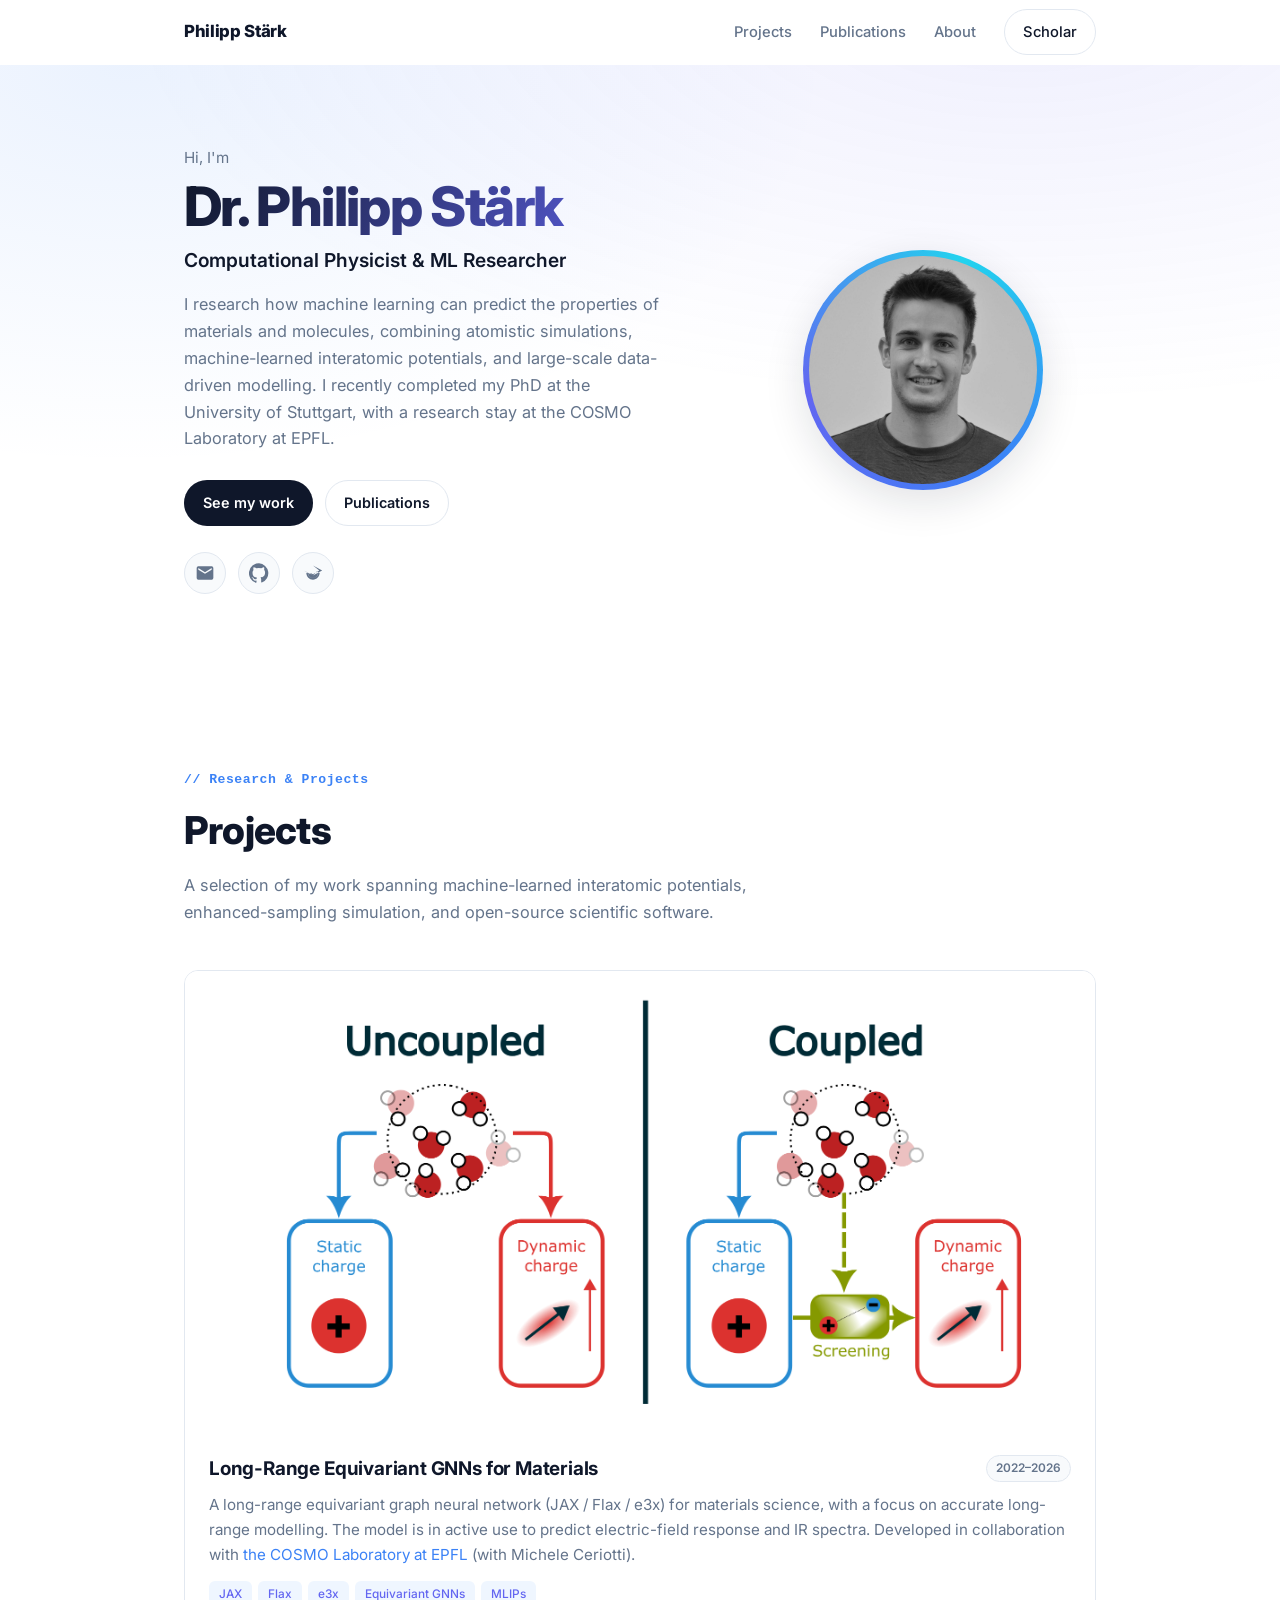
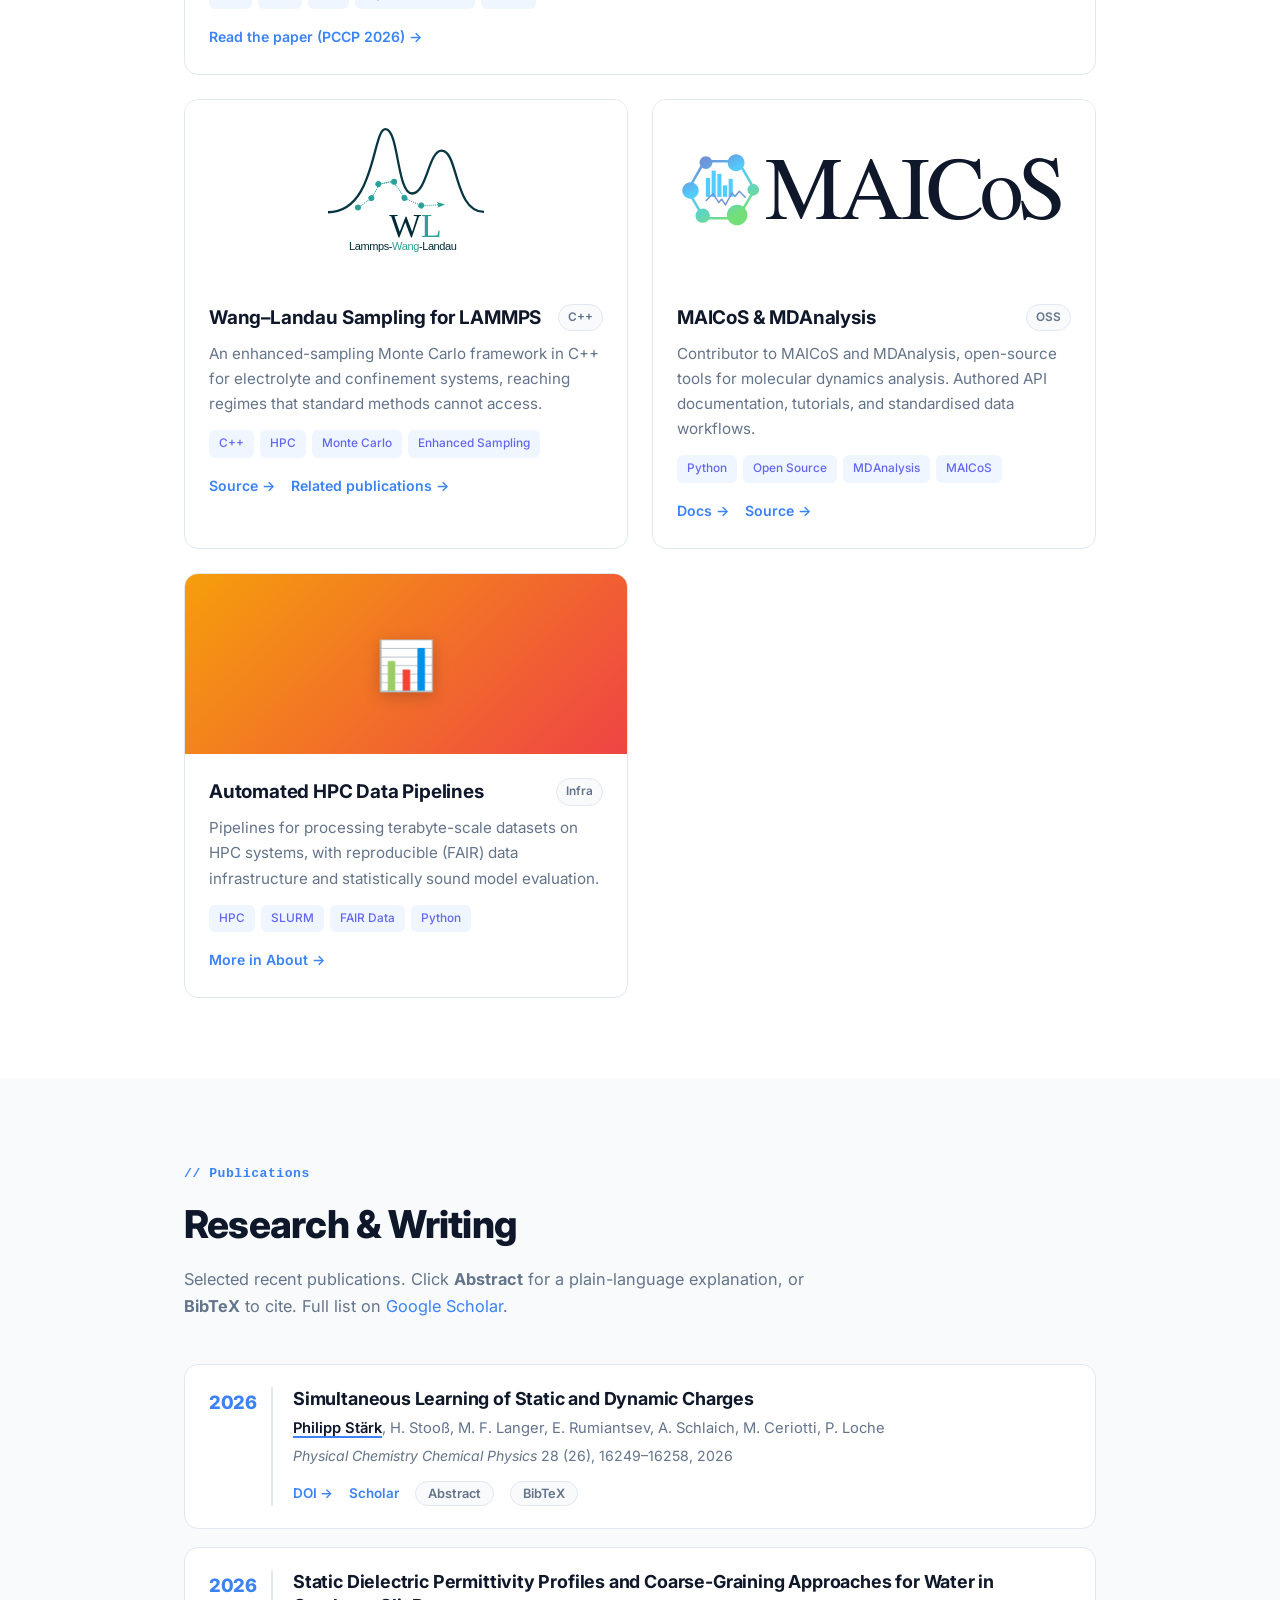
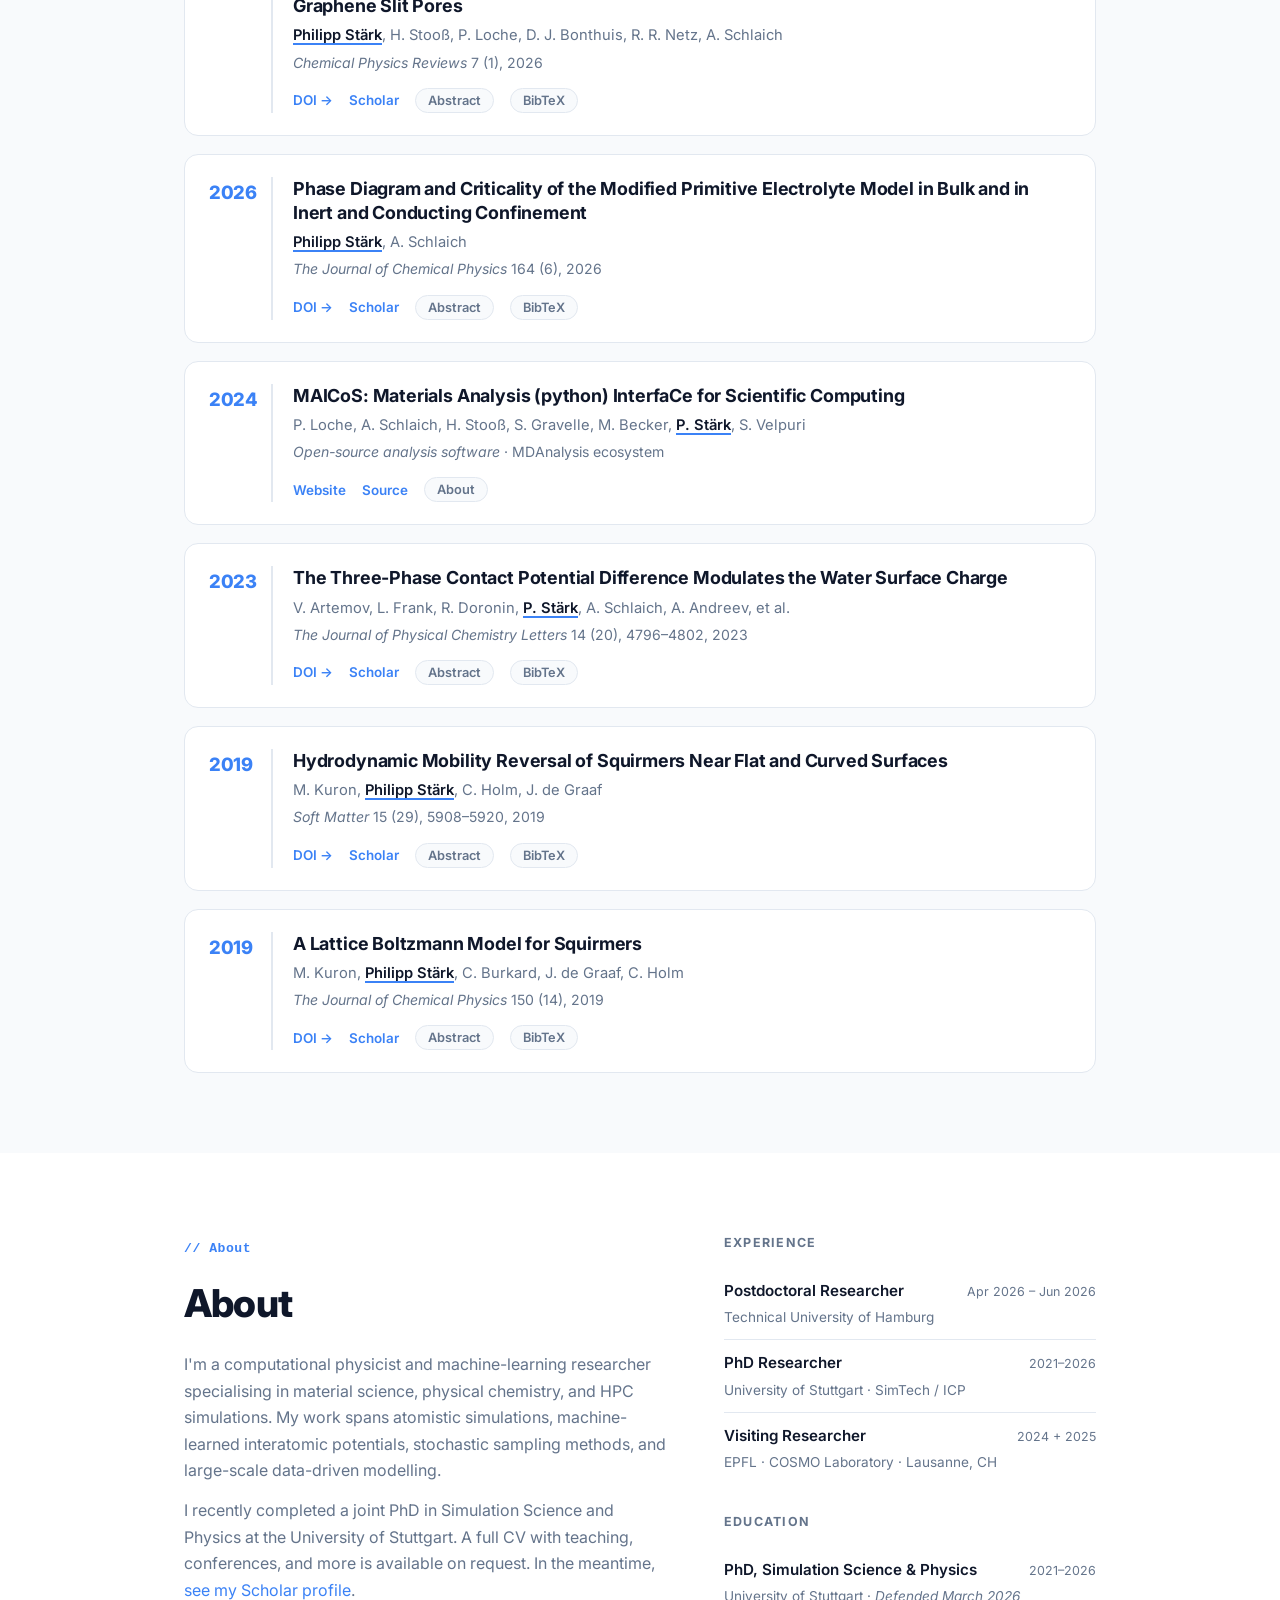
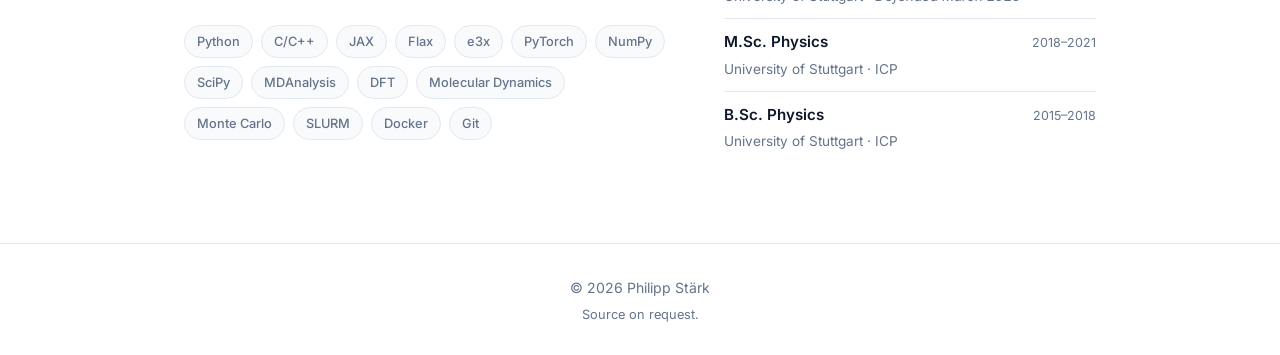
==== index.html @ 7f954fd4 "Replace Jekyll blog with new CV/portfolio site Static, mobile-responsive personal site for Dr. Phili" ====
<!DOCTYPE html>
<html lang="en">
<head>
  <meta charset="UTF-8" />
  <meta name="viewport" content="width=device-width, initial-scale=1.0" />
  <meta name="description" content="Philipp Stärk, Computational Physicist & ML Researcher. Projects, publications, and notes on materials modelling." />
  <title>Philipp Stärk, Computational Physicist & ML Researcher</title>
  <link rel="preconnect" href="https://fonts.googleapis.com" />
  <link rel="preconnect" href="https://fonts.gstatic.com" crossorigin />
  <link href="https://fonts.googleapis.com/css2?family=Inter:wght@400;500;600;700;800&family=Lora:ital,wght@0,500;1,500&display=swap" rel="stylesheet" />
  <link rel="stylesheet" href="styles.css" />
</head>
<body>
  <!-- ============ NAV ============ -->
  <header class="nav" id="nav">
    <div class="nav-inner">
      <a href="#top" class="brand">Philipp Stärk</a>
      <nav class="nav-links" id="navLinks">
        <a href="#projects">Projects</a>
        <a href="#publications">Publications</a>
        <a href="#about">About</a>
        <!-- TODO: host your CV PDF (e.g. cv.pdf) and point this to it -->
        <a href="https://scholar.google.com/citations?user=xMfxQa4AAAAJ&hl=en" target="_blank" rel="noopener" class="btn-ghost">Scholar</a>
      </nav>
      <button class="nav-toggle" id="navToggle" aria-label="Toggle menu">
        <span></span><span></span><span></span>
      </button>
    </div>
  </header>

  <main id="top">
    <!-- ============ HERO ============ -->
    <section class="hero">
      <div class="container hero-grid">
        <div class="hero-text">
          <p class="hero-eyebrow">Hi, I'm</p>
          <h1>Dr. Philipp Stärk</h1>
          <p class="hero-tagline">Computational Physicist &amp; ML Researcher</p>
          <p class="hero-bio">
            I research how machine learning can predict the properties of
            materials and molecules, combining atomistic simulations,
            machine-learned interatomic potentials, and large-scale data-driven
            modelling. I recently completed my PhD at the University of
            Stuttgart, with a research stay at the COSMO Laboratory at EPFL.
          </p>
          <div class="hero-links">
            <a href="#projects" class="btn-primary">See my work</a>
            <a href="#publications" class="btn-ghost">Publications</a>
          </div>
          <div class="socials">
            <a href="#" data-mail="philipp.staerk|pm.me" title="Email">
              <svg viewBox="0 0 24 24" class="icon"><path d="M20 4H4a2 2 0 0 0-2 2v12a2 2 0 0 0 2 2h16a2 2 0 0 0 2-2V6a2 2 0 0 0-2-2Zm0 4-8 5-8-5V6l8 5 8-5v2Z"/></svg>
            </a>
            <a href="https://github.com/pstaerk" target="_blank" rel="noopener" title="GitHub">
              <svg viewBox="0 0 24 24" class="icon"><path d="M12 .3a12 12 0 0 0-3.8 23.4c.6.1.8-.3.8-.6v-2c-3.3.7-4-1.6-4-1.6-.6-1.4-1.4-1.8-1.4-1.8-1-.7.1-.7.1-.7 1.2.1 1.8 1.2 1.8 1.2 1 1.8 2.8 1.3 3.5 1 .1-.8.4-1.3.7-1.6-2.7-.3-5.5-1.3-5.5-6 0-1.3.5-2.4 1.2-3.2-.1-.3-.5-1.5.1-3.2 0 0 1-.3 3.3 1.2a11 11 0 0 1 6 0C17 4.7 18 5 18 5c.6 1.7.2 2.9.1 3.2.8.8 1.2 1.9 1.2 3.2 0 4.6-2.8 5.7-5.5 6 .4.4.8 1.1.8 2.2v3.3c0 .3.2.7.8.6A12 12 0 0 0 12 .3Z"/></svg>
            </a>
            <a href="https://scholar.google.com/citations?user=xMfxQa4AAAAJ&hl=en" target="_blank" rel="noopener" title="Google Scholar">
              <svg viewBox="0 0 24 24" class="icon"><path d="M12 3 1 9l4.8 2.9A6 6 0 0 0 12 18a6 6 0 0 0 6.2-6.1l1.8-.1c0 4.4-3.6 8.2-8 8.2s-8-3.6-8-8h2a6 6 0 0 0 6 6 6 6 0 0 0 6-6c0-1.2-.4-2-1.2-2L12 15 1 9l11-6 11 6-11 6-3-1.6V12l3 1.6L19.5 9 12 3Z"/></svg>
            </a>
            <!-- TODO: add your LinkedIn URL once you have one
            <a href="https://linkedin.com/in/..." target="_blank" rel="noopener" title="LinkedIn">
              <svg viewBox="0 0 24 24" class="icon"><path d="M19 3a2 2 0 0 1 2 2v14a2 2 0 0 1-2 2H5a2 2 0 0 1-2-2V5a2 2 0 0 1 2-2h14ZM8.3 18.3V10H5.6v8.3h2.7ZM7 8.8a1.6 1.6 0 1 0 0-3.1 1.6 1.6 0 0 0 0 3.1Zm11.3 9.5v-4.5c0-2.4-1.3-3.5-3-3.5a2.6 2.6 0 0 0-2.4 1.3V10h-2.7v8.3h2.7v-4.4c0-1.2.2-2.3 1.7-2.3s1.4 1.3 1.4 2.4v4.3h2.7Z"/></svg>
            </a>
            -->
          </div>
        </div>
        <div class="hero-art">
          <div class="avatar-ring">
            <img src="avatar.jpg" alt="Portrait of Philipp Stärk" class="avatar" />
          </div>
        </div>
      </div>
      <div class="hero-wave" aria-hidden="true"></div>
    </section>

    <!-- ============ PROJECTS ============ -->
    <section id="projects" class="section">
      <div class="container">
        <div class="section-head">
          <span class="section-label">// Research &amp; Projects</span>
          <h2>Projects</h2>
          <p class="section-sub">A selection of my work spanning machine-learned interatomic potentials, enhanced-sampling simulation, and open-source scientific software.</p>
        </div>

        <div class="project-grid">
          <!-- Project 1 (featured, wide) -->
          <article class="project-card featured">
            <div class="project-thumb" style="background: #ffffff">
              <img src="gnn-abstract.png" alt="Graphical abstract: long-range equivariant GNN for predicting electric-field response and IR spectra" />
            </div>
            <div class="project-body">
              <div class="project-top">
                <h3>Long-Range Equivariant GNNs for Materials</h3>
                <span class="year-badge">2022–2026</span>
              </div>
              <p class="project-desc">
                A long-range equivariant graph neural network (JAX / Flax /
                e3x) for materials science, with a focus on accurate
                long-range modelling. The model is in active use to predict
                electric-field response and IR spectra. Developed in
                collaboration with
                <a href="https://www.epfl.ch/labs/cosmo/" target="_blank" rel="noopener">the COSMO Laboratory at EPFL</a> (with Michele Ceriotti).
              </p>
              <div class="tags">
                <span>JAX</span><span>Flax</span><span>e3x</span><span>Equivariant GNNs</span><span>MLIPs</span>
              </div>
              <div class="project-links">
                <a href="https://doi.org/10.1039/d6cp00911e" target="_blank" rel="noopener">Read the paper (PCCP 2026) &rarr;</a>
              </div>
            </div>
          </article>

          <!-- Project 2 -->
          <article class="project-card">
            <div class="project-thumb" style="background: #ffffff">
              <img src="wl-logo.svg" alt="Logo of the lammps_wang_landau project" />
            </div>
            <div class="project-body">
              <div class="project-top">
                <h3>Wang–Landau Sampling for LAMMPS</h3>
                <span class="year-badge">C++</span>
              </div>
              <p class="project-desc">
                An enhanced-sampling Monte Carlo framework in C++ for
                electrolyte and confinement systems, reaching regimes that
                standard methods cannot access.
              </p>
              <div class="tags"><span>C++</span><span>HPC</span><span>Monte Carlo</span><span>Enhanced Sampling</span></div>
              <div class="project-links">
                <a href="https://github.com/pstaerk/lammps_wang_landau" target="_blank" rel="noopener">Source &rarr;</a>
                <a href="#publications">Related publications &rarr;</a>
              </div>
            </div>
          </article>

          <!-- Project 3 -->
          <article class="project-card">
            <div class="project-thumb" style="background: #ffffff">
              <img src="maicos-logo.svg" alt="MAICoS logo" />
            </div>
            <div class="project-body">
              <div class="project-top">
                <h3>MAICoS &amp; MDAnalysis</h3>
                <span class="year-badge">OSS</span>
              </div>
              <p class="project-desc">
                Contributor to MAICoS and MDAnalysis, open-source tools for
                molecular dynamics analysis. Authored API documentation,
                tutorials, and standardised data workflows.
              </p>
              <div class="tags"><span>Python</span><span>Open Source</span><span>MDAnalysis</span><span>MAICoS</span></div>
              <div class="project-links">
                <a href="https://maicos-analysis.org/stable/index.html" target="_blank" rel="noopener">Docs &rarr;</a>
                <a href="https://github.com/maicos-devel/maicos" target="_blank" rel="noopener">Source &rarr;</a>
              </div>
            </div>
          </article>

          <!-- Project 4 -->
          <article class="project-card">
            <div class="project-thumb" style="background: linear-gradient(135deg,#f59e0b,#ef4444)">
              <span class="thumb-emoji">📊</span>
            </div>
            <div class="project-body">
              <div class="project-top">
                <h3>Automated HPC Data Pipelines</h3>
                <span class="year-badge">Infra</span>
              </div>
              <p class="project-desc">
                Pipelines for processing terabyte-scale datasets on HPC
                systems, with reproducible (FAIR) data infrastructure and
                statistically sound model evaluation.
              </p>
              <div class="tags"><span>HPC</span><span>SLURM</span><span>FAIR Data</span><span>Python</span></div>
              <div class="project-links">
                <!-- TODO: link to repo / write-up when available -->
                <a href="#about">More in About &rarr;</a>
              </div>
            </div>
          </article>
        </div>
      </div>
    </section>

    <!-- ============ PUBLICATIONS ============ -->
    <section id="publications" class="section section-alt">
      <div class="container">
        <div class="section-head">
          <span class="section-label">// Publications</span>
          <h2>Research &amp; Writing</h2>
          <p class="section-sub">
            Selected recent publications. Click <strong>Abstract</strong> for a
            plain-language explanation, or <strong>BibTeX</strong> to cite.
            Full list on
            <a href="https://scholar.google.com/citations?user=xMfxQa4AAAAJ&hl=en" target="_blank" rel="noopener">Google Scholar</a>.
          </p>
        </div>

        <div class="pub-list">
          <!-- Publication: Simultaneous Learning -->
          <article class="pub-card">
            <div class="pub-year">2026</div>
            <div class="pub-content">
              <h3>Simultaneous Learning of Static and Dynamic Charges</h3>
              <p class="pub-authors"><span class="me">Philipp Stärk</span>, H. Stooß, M. F. Langer, E. Rumiantsev, A. Schlaich, M. Ceriotti, P. Loche</p>
              <p class="pub-venue"><em>Physical Chemistry Chemical Physics</em> 28 (26), 16249&ndash;16258, 2026</p>
              <div class="pub-links">
                <a href="https://doi.org/10.1039/d6cp00911e" target="_blank" rel="noopener">DOI &rarr;</a>
                <a href="https://scholar.google.com/citations?user=xMfxQa4AAAAJ&hl=en" target="_blank" rel="noopener">Scholar</a>
                <button class="toggle-btn" data-toggle="abstract">Abstract</button>
                <button class="toggle-btn" data-toggle="bibtex">BibTeX</button>
              </div>
              <p class="pub-detail" data-detail="abstract">
                Long-range interactions and electric response are essential for
                accurate modeling of condensed-phase systems, but capturing them
                efficiently remains a challenge for atomistic machine learning.
                This work introduces a machine-learning framework that jointly
                predicts static and dynamic (response) charge distributions,
                enabling accurate modelling of electric-field response and IR
                spectra.
                <!-- TODO: feel free to expand this plain-language summary -->
              </p>
              <pre class="pub-detail bibtex" data-detail="bibtex">@article{stark2026charges,
  title   = {Simultaneous Learning of Static and Dynamic Charges},
  author  = {St{\"a}rk, Philipp and Stoo{\ss}, Henrik and Langer, Marcel F. and Rumiantsev, Egor and Schlaich, Alexander and Ceriotti, Michele and Loche, Philip},
  journal = {Physical Chemistry Chemical Physics},
  volume  = {28},
  number  = {26},
  pages   = {16249--16258},
  year    = {2026},
  doi     = {10.1039/d6cp00911e}
}</pre>
            </div>
          </article>

          <!-- Publication: Static dielectric permittivity -->
          <article class="pub-card">
            <div class="pub-year">2026</div>
            <div class="pub-content">
              <h3>Static Dielectric Permittivity Profiles and Coarse-Graining Approaches for Water in Graphene Slit Pores</h3>
              <p class="pub-authors"><span class="me">Philipp Stärk</span>, H. Stooß, P. Loche, D. J. Bonthuis, R. R. Netz, A. Schlaich</p>
              <p class="pub-venue"><em>Chemical Physics Reviews</em> 7 (1), 2026</p>
              <div class="pub-links">
                <a href="https://doi.org/10.1063/5.0315836" target="_blank" rel="noopener">DOI &rarr;</a>
                <a href="https://scholar.google.com/citations?user=xMfxQa4AAAAJ&hl=en" target="_blank" rel="noopener">Scholar</a>
                <button class="toggle-btn" data-toggle="abstract">Abstract</button>
                <button class="toggle-btn" data-toggle="bibtex">BibTeX</button>
              </div>
              <!-- TODO: replace this placeholder with a plain-language explanation -->
              <p class="pub-detail" data-detail="abstract">
                <em>(Plain-language summary coming soon. Add your explanation
                of what this paper does and why it matters here.)</em>
              </p>
              <pre class="pub-detail bibtex" data-detail="bibtex">@article{stark2026permittivity,
  title   = {Static Dielectric Permittivity Profiles and Coarse-Graining Approaches for Water in Graphene Slit Pores},
  author  = {St{\"a}rk, Philipp and Stoo{\ss}, H. and Loche, P. and Bonthuis, D. J. and Netz, R. R. and Schlaich, A.},
  journal = {Chemical Physics Reviews},
  volume  = {7},
  number  = {1},
  year    = {2026},
  doi     = {10.1063/5.0315836}
}</pre>
            </div>
          </article>

          <!-- Publication: Phase diagram & criticality -->
          <article class="pub-card">
            <div class="pub-year">2026</div>
            <div class="pub-content">
              <h3>Phase Diagram and Criticality of the Modified Primitive Electrolyte Model in Bulk and in Inert and Conducting Confinement</h3>
              <p class="pub-authors"><span class="me">Philipp Stärk</span>, A. Schlaich</p>
              <p class="pub-venue"><em>The Journal of Chemical Physics</em> 164 (6), 2026</p>
              <div class="pub-links">
                <a href="https://doi.org/10.1063/5.0314875" target="_blank" rel="noopener">DOI &rarr;</a>
                <a href="https://scholar.google.com/citations?user=xMfxQa4AAAAJ&hl=en" target="_blank" rel="noopener">Scholar</a>
                <button class="toggle-btn" data-toggle="abstract">Abstract</button>
                <button class="toggle-btn" data-toggle="bibtex">BibTeX</button>
              </div>
              <!-- TODO: replace this placeholder with a plain-language explanation -->
              <p class="pub-detail" data-detail="abstract">
                <em>(Plain-language summary coming soon. Add your explanation
                of what this paper does and why it matters here.)</em>
              </p>
              <pre class="pub-detail bibtex" data-detail="bibtex">@article{stark2026phase,
  title   = {Phase Diagram and Criticality of the Modified Primitive Electrolyte Model in Bulk and in Inert and Conducting Confinement},
  author  = {St{\"a}rk, Philipp and Schlaich, Alexander},
  journal = {The Journal of Chemical Physics},
  volume  = {164},
  number  = {6},
  year    = {2026},
  doi     = {10.1063/5.0314875}
}</pre>
            </div>
          </article>

          <!-- Software: MAICoS -->
          <article class="pub-card">
            <div class="pub-year">2024</div>
            <div class="pub-content">
              <h3>MAICoS: Materials Analysis (python) InterfaCe for Scientific Computing</h3>
              <p class="pub-authors">P. Loche, A. Schlaich, H. Stooß, S. Gravelle, M. Becker, <span class="me">P. Stärk</span>, S. Velpuri</p>
              <p class="pub-venue"><em>Open-source analysis software</em> &middot; MDAnalysis ecosystem</p>
              <div class="pub-links">
                <a href="https://maicos-analysis.org/" target="_blank" rel="noopener">Website</a>
                <a href="https://github.com/maicos-devel/maicos" target="_blank" rel="noopener">Source</a>
                <button class="toggle-btn" data-toggle="abstract">About</button>
              </div>
              <p class="pub-detail" data-detail="abstract">
                MAICoS is an open-source Python library for the analysis of
                molecular dynamics simulations of interfacial and confined
                systems, built on top of MDAnalysis. I contributed analysis
                modules, documentation, and standardised data workflows used by
                the group and the wider community.
              </p>
            </div>
          </article>

          <!-- Publication: Three-phase contact potential -->
          <article class="pub-card">
            <div class="pub-year">2023</div>
            <div class="pub-content">
              <h3>The Three-Phase Contact Potential Difference Modulates the Water Surface Charge</h3>
              <p class="pub-authors">V. Artemov, L. Frank, R. Doronin, <span class="me">P. Stärk</span>, A. Schlaich, A. Andreev, et al.</p>
              <p class="pub-venue"><em>The Journal of Physical Chemistry Letters</em> 14 (20), 4796&ndash;4802, 2023</p>
              <div class="pub-links">
                <a href="https://doi.org/10.1021/acs.jpclett.3c00479" target="_blank" rel="noopener">DOI &rarr;</a>
                <a href="https://scholar.google.com/citations?user=xMfxQa4AAAAJ&hl=en" target="_blank" rel="noopener">Scholar</a>
                <button class="toggle-btn" data-toggle="abstract">Abstract</button>
                <button class="toggle-btn" data-toggle="bibtex">BibTeX</button>
              </div>
              <!-- TODO: replace this placeholder with a plain-language explanation -->
              <p class="pub-detail" data-detail="abstract">
                <em>(Plain-language summary coming soon. Add your explanation
                of what this paper does and why it matters here.)</em>
              </p>
              <pre class="pub-detail bibtex" data-detail="bibtex">@article{artemov2023contact,
  title   = {The Three-Phase Contact Potential Difference Modulates the Water Surface Charge},
  author  = {Artemov, V. and Frank, L. and Doronin, R. and St{\"a}rk, P. and Schlaich, A. and Andreev, A. and others},
  journal = {The Journal of Physical Chemistry Letters},
  volume  = {14},
  number  = {20},
  pages   = {4796--4802},
  year    = {2023},
  doi     = {10.1021/acs.jpclett.3c00479}
}</pre>
            </div>
          </article>

          <!-- Publication: Squirmers mobility reversal -->
          <article class="pub-card">
            <div class="pub-year">2019</div>
            <div class="pub-content">
              <h3>Hydrodynamic Mobility Reversal of Squirmers Near Flat and Curved Surfaces</h3>
              <p class="pub-authors">M. Kuron, <span class="me">Philipp Stärk</span>, C. Holm, J. de Graaf</p>
              <p class="pub-venue"><em>Soft Matter</em> 15 (29), 5908&ndash;5920, 2019</p>
              <div class="pub-links">
                <a href="https://doi.org/10.1039/c9sm00692c" target="_blank" rel="noopener">DOI &rarr;</a>
                <a href="https://scholar.google.com/citations?user=xMfxQa4AAAAJ&hl=en" target="_blank" rel="noopener">Scholar</a>
                <button class="toggle-btn" data-toggle="abstract">Abstract</button>
                <button class="toggle-btn" data-toggle="bibtex">BibTeX</button>
              </div>
              <!-- TODO: replace this placeholder with a plain-language explanation -->
              <p class="pub-detail" data-detail="abstract">
                <em>(Plain-language summary coming soon. Add your explanation
                of what this paper does and why it matters here.)</em>
              </p>
              <pre class="pub-detail bibtex" data-detail="bibtex">@article{kuron2019mobility,
  title   = {Hydrodynamic Mobility Reversal of Squirmers Near Flat and Curved Surfaces},
  author  = {Kuron, M. and St{\"a}rk, Philipp and Holm, C. and de Graaf, J.},
  journal = {Soft Matter},
  volume  = {15},
  number  = {29},
  pages   = {5908--5920},
  year    = {2019},
  doi     = {10.1039/c9sm00692c}
}</pre>
            </div>
          </article>

          <!-- Publication: Lattice Boltzmann squirmers -->
          <article class="pub-card">
            <div class="pub-year">2019</div>
            <div class="pub-content">
              <h3>A Lattice Boltzmann Model for Squirmers</h3>
              <p class="pub-authors">M. Kuron, <span class="me">Philipp Stärk</span>, C. Burkard, J. de Graaf, C. Holm</p>
              <p class="pub-venue"><em>The Journal of Chemical Physics</em> 150 (14), 2019</p>
              <div class="pub-links">
                <a href="https://doi.org/10.1063/1.5085765" target="_blank" rel="noopener">DOI &rarr;</a>
                <a href="https://scholar.google.com/citations?user=xMfxQa4AAAAJ&hl=en" target="_blank" rel="noopener">Scholar</a>
                <button class="toggle-btn" data-toggle="abstract">Abstract</button>
                <button class="toggle-btn" data-toggle="bibtex">BibTeX</button>
              </div>
              <!-- TODO: replace this placeholder with a plain-language explanation -->
              <p class="pub-detail" data-detail="abstract">
                <em>(Plain-language summary coming soon. Add your explanation
                of what this paper does and why it matters here.)</em>
              </p>
              <pre class="pub-detail bibtex" data-detail="bibtex">@article{kuron2019lattice,
  title   = {A Lattice Boltzmann Model for Squirmers},
  author  = {Kuron, M. and St{\"a}rk, Philipp and Burkard, C. and de Graaf, J. and Holm, C.},
  journal = {The Journal of Chemical Physics},
  volume  = {150},
  number  = {14},
  year    = {2019},
  doi     = {10.1063/1.5085765}
}</pre>
            </div>
          </article>
        </div>
      </div>
    </section>

    <!-- ============ ABOUT (compact) ============ -->
    <section id="about" class="section">
      <div class="container about-grid">
        <div class="about-intro">
          <span class="section-label">// About</span>
          <h2>About</h2>
          <p>
            I'm a computational physicist and machine-learning researcher
            specialising in material science, physical chemistry, and HPC
            simulations. My work spans atomistic simulations, machine-learned
            interatomic potentials, stochastic sampling methods, and large-scale
            data-driven modelling.
          </p>
          <p>
            I recently completed a joint PhD in Simulation Science and Physics at
            the University of Stuttgart. A full CV with teaching, conferences, and
            more is available on request. In the meantime,
            <!-- TODO: host your CV PDF (e.g. cv.pdf) and link it here -->
            <a href="https://scholar.google.com/citations?user=xMfxQa4AAAAJ&hl=en" target="_blank" rel="noopener">see my Scholar profile</a>.
          </p>
          <div class="skill-tags">
            <span>Python</span><span>C/C++</span><span>JAX</span><span>Flax</span><span>e3x</span>
            <span>PyTorch</span><span>NumPy</span><span>SciPy</span><span>MDAnalysis</span>
            <span>DFT</span><span>Molecular Dynamics</span><span>Monte Carlo</span><span>SLURM</span><span>Docker</span><span>Git</span>
          </div>
        </div>

        <div class="about-side">
          <!-- Experience (academic positions) -->
          <div class="mini-block">
            <h3>Experience</h3>
            <ul class="mini-list">
              <li>
                <div class="mini-head">
                  <strong>Postdoctoral Researcher</strong>
                  <span class="mini-date">Apr 2026 – Jun 2026</span>
                </div>
                <span class="mini-org">Technical University of Hamburg</span>
              </li>
              <li>
                <div class="mini-head">
                  <strong>PhD Researcher</strong>
                  <span class="mini-date">2021–2026</span>
                </div>
                <span class="mini-org">University of Stuttgart · SimTech / ICP</span>
              </li>
              <li>
                <div class="mini-head">
                  <strong>Visiting Researcher</strong>
                  <span class="mini-date">2024 + 2025</span>
                </div>
                <span class="mini-org">EPFL · COSMO Laboratory · Lausanne, CH</span>
              </li>
            </ul>
          </div>

          <!-- Education (condensed) -->
          <div class="mini-block">
            <h3>Education</h3>
            <ul class="mini-list">
              <li>
                <div class="mini-head">
                  <strong>PhD, Simulation Science &amp; Physics</strong>
                  <span class="mini-date">2021–2026</span>
                </div>
                <span class="mini-org">University of Stuttgart · <em>Defended March 2026</em></span>
              </li>
              <li>
                <div class="mini-head">
                  <strong>M.Sc. Physics</strong>
                  <span class="mini-date">2018–2021</span>
                </div>
                <span class="mini-org">University of Stuttgart · ICP</span>
              </li>
              <li>
                <div class="mini-head">
                  <strong>B.Sc. Physics</strong>
                  <span class="mini-date">2015–2018</span>
                </div>
                <span class="mini-org">University of Stuttgart · ICP</span>
              </li>
            </ul>
          </div>
        </div>
      </div>
    </section>
  </main>

  <!-- ============ FOOTER ============ -->
  <footer class="footer">
    <div class="container footer-inner">
      <p>&copy; <span id="year"></span> Philipp Stärk</p>
      <p class="footer-sub">Source on request.</p>
    </div>
  </footer>

  <script src="script.js"></script>
</body>
</html>
---- styles.css ----
/* ============ VARIABLES ============ */
:root {
  --bg: #ffffff;
  --bg-alt: #f8fafc;
  --text: #0f172a;
  --text-muted: #64748b;
  --border: #e2e8f0;
  --accent: #3b82f6;
  --accent-2: #6366f1;
  --accent-soft: #eff6ff;
  --card: #ffffff;
  --radius: 14px;
  --radius-sm: 10px;
  --shadow-sm: 0 1px 2px rgba(15, 23, 42, 0.06);
  --shadow: 0 4px 20px rgba(15, 23, 42, 0.08);
  --shadow-lg: 0 12px 40px rgba(15, 23, 42, 0.12);
  --nav-h: 64px;
}

/* ============ RESET ============ */
*,
*::before,
*::after {
  box-sizing: border-box;
  margin: 0;
  padding: 0;
}

html {
  scroll-behavior: smooth;
  scroll-padding-top: var(--nav-h);
}

body {
  font-family: "Inter", -apple-system, BlinkMacSystemFont, "Segoe UI", Roboto, sans-serif;
  background: var(--bg);
  color: var(--text);
  line-height: 1.65;
  -webkit-font-smoothing: antialiased;
}

a {
  color: var(--accent);
  text-decoration: none;
  transition: color 0.15s ease;
}

a:hover {
  color: var(--accent-2);
}

ul {
  list-style: none;
}

.icon {
  width: 20px;
  height: 20px;
  fill: currentColor;
  flex-shrink: 0;
}

.container {
  width: 100%;
  max-width: 960px;
  margin: 0 auto;
  padding: 0 24px;
}

/* ============ NAV ============ */
.nav {
  position: sticky;
  top: 0;
  z-index: 100;
  background: rgba(255, 255, 255, 0.8);
  backdrop-filter: saturate(180%) blur(12px);
  -webkit-backdrop-filter: saturate(180%) blur(12px);
  border-bottom: 1px solid transparent;
  transition: border-color 0.2s ease, box-shadow 0.2s ease;
}

.nav.scrolled {
  border-bottom-color: var(--border);
  box-shadow: var(--shadow-sm);
}

.nav-inner {
  max-width: 960px;
  margin: 0 auto;
  padding: 0 24px;
  height: var(--nav-h);
  display: flex;
  align-items: center;
  justify-content: space-between;
}

.brand {
  font-weight: 800;
  font-size: 1.05rem;
  color: var(--text) !important;
  letter-spacing: -0.02em;
}

.nav-links {
  display: flex;
  align-items: center;
  gap: 28px;
}

.nav-links > a {
  color: var(--text-muted);
  font-size: 0.92rem;
  font-weight: 500;
}

.nav-links > a:hover {
  color: var(--text);
}

.nav-toggle {
  display: none;
  flex-direction: column;
  gap: 5px;
  background: none;
  border: none;
  cursor: pointer;
  padding: 6px;
}

.nav-toggle span {
  width: 22px;
  height: 2px;
  background: var(--text);
  border-radius: 2px;
  transition: transform 0.2s ease, opacity 0.2s ease;
}

/* ============ BUTTONS ============ */
.btn-primary,
.btn-ghost {
  display: inline-flex;
  align-items: center;
  gap: 6px;
  font-size: 0.9rem;
  font-weight: 600;
  padding: 10px 18px;
  border-radius: 999px;
  transition: all 0.18s ease;
  cursor: pointer;
  border: 1px solid transparent;
}

.btn-primary {
  background: var(--text);
  color: #fff !important;
}

.btn-primary:hover {
  background: var(--accent);
  transform: translateY(-1px);
  box-shadow: var(--shadow);
}

.btn-ghost {
  background: transparent;
  color: var(--text) !important;
  border-color: var(--border);
}

.btn-ghost:hover {
  border-color: var(--text);
}

/* ============ HERO ============ */
.hero {
  position: relative;
  padding: 80px 0 90px;
  background:
    radial-gradient(900px 400px at 80% -10%, rgba(99, 102, 241, 0.10), transparent),
    radial-gradient(700px 400px at 10% 0%, rgba(59, 130, 246, 0.10), transparent);
  overflow: hidden;
}

.hero-grid {
  display: grid;
  grid-template-columns: 1.5fr 1fr;
  align-items: center;
  gap: 48px;
}

.hero-eyebrow {
  font-size: 0.95rem;
  color: var(--text-muted);
  margin-bottom: 8px;
}

.hero h1 {
  font-size: clamp(2.4rem, 6vw, 3.4rem);
  font-weight: 800;
  letter-spacing: -0.03em;
  line-height: 1.05;
  background: linear-gradient(120deg, var(--text), var(--accent-2));
  -webkit-background-clip: text;
  background-clip: text;
  -webkit-text-fill-color: transparent;
}

.hero-tagline {
  font-size: 1.2rem;
  font-weight: 600;
  color: var(--text);
  margin-top: 10px;
}

.hero-bio {
  font-size: 1.02rem;
  color: var(--text-muted);
  margin-top: 14px;
  max-width: 48ch;
}

.hero-links {
  display: flex;
  gap: 12px;
  margin-top: 28px;
  flex-wrap: wrap;
}

.socials {
  display: flex;
  gap: 12px;
  margin-top: 26px;
}

.socials a {
  width: 42px;
  height: 42px;
  display: inline-flex;
  align-items: center;
  justify-content: center;
  border-radius: 50%;
  background: var(--bg-alt);
  border: 1px solid var(--border);
  color: var(--text-muted);
  transition: all 0.18s ease;
}

.socials a:hover {
  color: var(--accent);
  border-color: var(--accent);
  transform: translateY(-2px);
}

/* Hero art / avatar */
.hero-art {
  display: flex;
  justify-content: center;
}

.avatar-ring {
  position: relative;
  width: 240px;
  height: 240px;
  border-radius: 50%;
  padding: 6px;
  background: conic-gradient(from 140deg, var(--accent), var(--accent-2), #22d3ee, var(--accent));
  box-shadow: var(--shadow-lg);
}

.avatar {
  width: 100%;
  height: 100%;
  border-radius: 50%;
  background: linear-gradient(135deg, var(--accent), var(--accent-2));
  display: flex;
  align-items: center;
  justify-content: center;
  font-size: 3.5rem;
  font-weight: 800;
  color: #fff;
  object-fit: cover;
}

/* ============ SECTIONS ============ */
.section {
  padding: 80px 0;
}

.section-alt {
  background: var(--bg-alt);
}

.section-head {
  max-width: 640px;
  margin-bottom: 44px;
}

.section-label {
  display: inline-block;
  font-family: "SFMono-Regular", Consolas, monospace;
  font-size: 0.82rem;
  font-weight: 600;
  color: var(--accent);
  letter-spacing: 0.04em;
  margin-bottom: 8px;
}

.section-head h2 {
  font-size: clamp(1.8rem, 4vw, 2.4rem);
  font-weight: 800;
  letter-spacing: -0.02em;
}

.section-sub {
  color: var(--text-muted);
  margin-top: 10px;
  font-size: 1.02rem;
}

/* ============ PROJECTS ============ */
.project-grid {
  display: grid;
  grid-template-columns: repeat(2, 1fr);
  gap: 24px;
}

.project-card {
  background: var(--card);
  border: 1px solid var(--border);
  border-radius: var(--radius);
  overflow: hidden;
  display: flex;
  flex-direction: column;
  transition: transform 0.2s ease, box-shadow 0.2s ease, border-color 0.2s ease;
}

.project-card:hover {
  transform: translateY(-4px);
  box-shadow: var(--shadow-lg);
  border-color: transparent;
}

/* Featured card spans both columns */
.project-card.featured {
  grid-column: 1 / -1;
  flex-direction: column;
}

.project-thumb {
  height: 180px;
  display: flex;
  align-items: center;
  justify-content: center;
  position: relative;
  overflow: hidden;
}

/* Image fills the thumbnail (square cards): crops to cover */
.project-thumb img {
  width: 100%;
  height: 100%;
  object-fit: cover;
  display: block;
}

/* Logos / diagrams: show in full (no crop), centered with padding */
.project-thumb img[src$=".svg"] {
  object-fit: contain;
  padding: 28px;
  box-sizing: border-box;
}

/* Featured card: show the full graphical abstract as a banner (no crop) */
.project-card.featured .project-thumb {
  width: 100%;
  height: auto;
  min-height: 0;
}

.project-card.featured .project-thumb img {
  object-fit: contain;
  height: auto;
  max-height: 460px;
  padding: 18px;
  box-sizing: border-box;
}

/* Emoji placeholder (until real thumbnails are added) */
.thumb-emoji {
  font-size: 3rem;
  filter: drop-shadow(0 4px 8px rgba(0, 0, 0, 0.2));
}

.thumb-label {
  position: absolute;
  top: 14px;
  left: 14px;
  background: rgba(255, 255, 255, 0.9);
  color: var(--text);
  font-size: 0.72rem;
  font-weight: 700;
  text-transform: uppercase;
  letter-spacing: 0.06em;
  padding: 4px 10px;
  border-radius: 999px;
}

.project-body {
  padding: 22px 24px 26px;
}

.project-top {
  display: flex;
  align-items: center;
  justify-content: space-between;
  gap: 12px;
  margin-bottom: 8px;
}

.project-body h3 {
  font-size: 1.18rem;
  font-weight: 700;
  letter-spacing: -0.01em;
}

.year-badge {
  font-size: 0.74rem;
  font-weight: 600;
  color: var(--text-muted);
  background: var(--bg-alt);
  border: 1px solid var(--border);
  padding: 3px 9px;
  border-radius: 999px;
  white-space: nowrap;
}

.project-desc {
  color: var(--text-muted);
  font-size: 0.95rem;
  margin-bottom: 14px;
}

.tags {
  display: flex;
  flex-wrap: wrap;
  gap: 6px;
  margin-bottom: 16px;
}

.tags span {
  font-size: 0.74rem;
  font-weight: 500;
  color: var(--accent-2);
  background: var(--accent-soft);
  padding: 4px 10px;
  border-radius: 6px;
}

.project-links {
  display: flex;
  flex-wrap: wrap;
  gap: 16px;
  margin-top: auto;
}

.project-links a {
  font-size: 0.88rem;
  font-weight: 600;
}

/* ============ PUBLICATIONS ============ */
.pub-list {
  display: flex;
  flex-direction: column;
  gap: 18px;
}

.pub-card {
  display: grid;
  grid-template-columns: 64px 1fr;
  gap: 20px;
  background: var(--card);
  border: 1px solid var(--border);
  border-radius: var(--radius);
  padding: 22px 24px;
  transition: border-color 0.18s ease, box-shadow 0.18s ease;
}

.pub-card:hover {
  border-color: var(--accent);
  box-shadow: var(--shadow-sm);
}

.pub-year {
  font-size: 1.15rem;
  font-weight: 800;
  color: var(--accent);
  letter-spacing: -0.02em;
  border-right: 2px solid var(--border);
  padding-right: 16px;
  display: flex;
  align-items: flex-start;
}

.pub-content h3 {
  font-size: 1.12rem;
  font-weight: 700;
  letter-spacing: -0.01em;
  line-height: 1.35;
}

.pub-authors {
  font-size: 0.92rem;
  color: var(--text-muted);
  margin-top: 5px;
}

.pub-authors .me {
  color: var(--text);
  font-weight: 600;
  text-decoration: underline;
  text-decoration-color: var(--accent);
  text-decoration-thickness: 2px;
  text-underline-offset: 3px;
}

.pub-venue {
  font-size: 0.88rem;
  color: var(--text-muted);
  margin-top: 3px;
}

.pub-links {
  display: flex;
  flex-wrap: wrap;
  align-items: center;
  gap: 8px 16px;
  margin-top: 14px;
}

.pub-links a {
  font-size: 0.84rem;
  font-weight: 600;
}

.toggle-btn {
  background: var(--bg-alt);
  border: 1px solid var(--border);
  color: var(--text-muted);
  font-size: 0.8rem;
  font-weight: 600;
  padding: 4px 12px;
  border-radius: 999px;
  cursor: pointer;
  font-family: inherit;
  transition: all 0.15s ease;
}

.toggle-btn:hover {
  color: var(--accent);
  border-color: var(--accent);
}

.toggle-btn.active {
  background: var(--text);
  color: #fff;
  border-color: var(--text);
}

/* Collapsible detail blocks */
.pub-detail {
  display: none;
  margin-top: 14px;
  font-size: 0.92rem;
  color: var(--text-muted);
  padding: 14px 16px;
  background: var(--bg-alt);
  border-left: 3px solid var(--accent);
  border-radius: 0 var(--radius-sm) var(--radius-sm) 0;
  animation: fade 0.2s ease;
}

.pub-detail.open {
  display: block;
}

.pub-detail.bibtex {
  font-family: "SFMono-Regular", Consolas, monospace;
  font-size: 0.8rem;
  color: var(--text);
  white-space: pre-wrap;
  word-break: break-word;
  border-left-color: var(--accent-2);
}

@keyframes fade {
  from { opacity: 0; transform: translateY(-4px); }
  to { opacity: 1; transform: translateY(0); }
}

/* ============ ABOUT ============ */
.about-grid {
  display: grid;
  grid-template-columns: 1.3fr 1fr;
  gap: 56px;
  align-items: start;
}

.about-intro h2 {
  font-size: clamp(1.8rem, 4vw, 2.4rem);
  font-weight: 800;
  letter-spacing: -0.02em;
  margin: 4px 0 16px;
}

.about-intro p {
  color: var(--text-muted);
  margin-bottom: 14px;
}

.skill-tags {
  display: flex;
  flex-wrap: wrap;
  gap: 8px;
  margin-top: 22px;
}

.skill-tags span {
  font-size: 0.8rem;
  font-weight: 500;
  color: var(--text-muted);
  background: var(--bg-alt);
  border: 1px solid var(--border);
  padding: 5px 12px;
  border-radius: 999px;
}

.about-side {
  display: flex;
  flex-direction: column;
  gap: 28px;
}

.mini-block h3 {
  font-size: 0.78rem;
  text-transform: uppercase;
  letter-spacing: 0.1em;
  color: var(--text-muted);
  margin-bottom: 14px;
  font-weight: 700;
}

.mini-list li {
  padding: 10px 0;
  border-bottom: 1px solid var(--border);
}

.mini-list li:last-child {
  border-bottom: none;
}

.mini-head {
  display: flex;
  justify-content: space-between;
  align-items: baseline;
  gap: 10px;
}

.mini-head strong {
  font-size: 0.95rem;
  font-weight: 600;
}

.mini-date {
  font-size: 0.78rem;
  color: var(--text-muted);
  white-space: nowrap;
}

.mini-org {
  font-size: 0.85rem;
  color: var(--text-muted);
}

/* ============ FOOTER ============ */
.footer {
  border-top: 1px solid var(--border);
  padding: 32px 0;
  text-align: center;
}

.footer-inner p {
  color: var(--text-muted);
  font-size: 0.88rem;
}

.footer-sub {
  font-size: 0.8rem !important;
  margin-top: 4px;
}

/* ============ RESPONSIVE ============ */
@media (max-width: 820px) {
  .hero-grid {
    grid-template-columns: 1fr;
    gap: 36px;
    text-align: left;
  }

  .hero-art {
    order: -1;
  }

  .avatar-ring {
    width: 180px;
    height: 180px;
  }

  .avatar {
    font-size: 2.6rem;
  }

  .about-grid {
    grid-template-columns: 1fr;
    gap: 40px;
  }
}

@media (max-width: 640px) {
  .nav-links {
    position: fixed;
    top: var(--nav-h);
    left: 0;
    right: 0;
    flex-direction: column;
    gap: 0;
    background: #fff;
    border-bottom: 1px solid var(--border);
    padding: 8px 24px 16px;
    transform: translateY(-130%);
    transition: transform 0.25s ease;
    box-shadow: var(--shadow);
  }

  .nav-links.open {
    transform: translateY(0);
  }

  .nav-links > a {
    padding: 12px 0;
    border-bottom: 1px solid var(--border);
    width: 100%;
  }

  .nav-links > a:last-child {
    border-bottom: none;
  }

  .nav-toggle {
    display: flex;
  }

  .nav-toggle.open span:nth-child(1) {
    transform: translateY(7px) rotate(45deg);
  }

  .nav-toggle.open span:nth-child(2) {
    opacity: 0;
  }

  .nav-toggle.open span:nth-child(3) {
    transform: translateY(-7px) rotate(-45deg);
  }

  .project-grid {
    grid-template-columns: 1fr;
  }

  .pub-card {
    grid-template-columns: 1fr;
    gap: 8px;
  }

  .pub-year {
    border-right: none;
    border-bottom: 2px solid var(--border);
    padding-right: 0;
    padding-bottom: 6px;
  }

  .section {
    padding: 56px 0;
  }

  .hero {
    padding: 48px 0 64px;
  }
}

/* ============ PRINT ============ */
@media print {
  .nav,
  .nav-toggle,
  .hero-links,
  .socials,
  .footer {
    display: none;
  }

  .pub-detail.bibtex {
    display: none !important;
  }

  .section-alt {
    background: #fff;
  }

  body {
    background: #fff;
  }

  * {
    -webkit-print-color-adjust: exact;
    print-color-adjust: exact;
  }
}
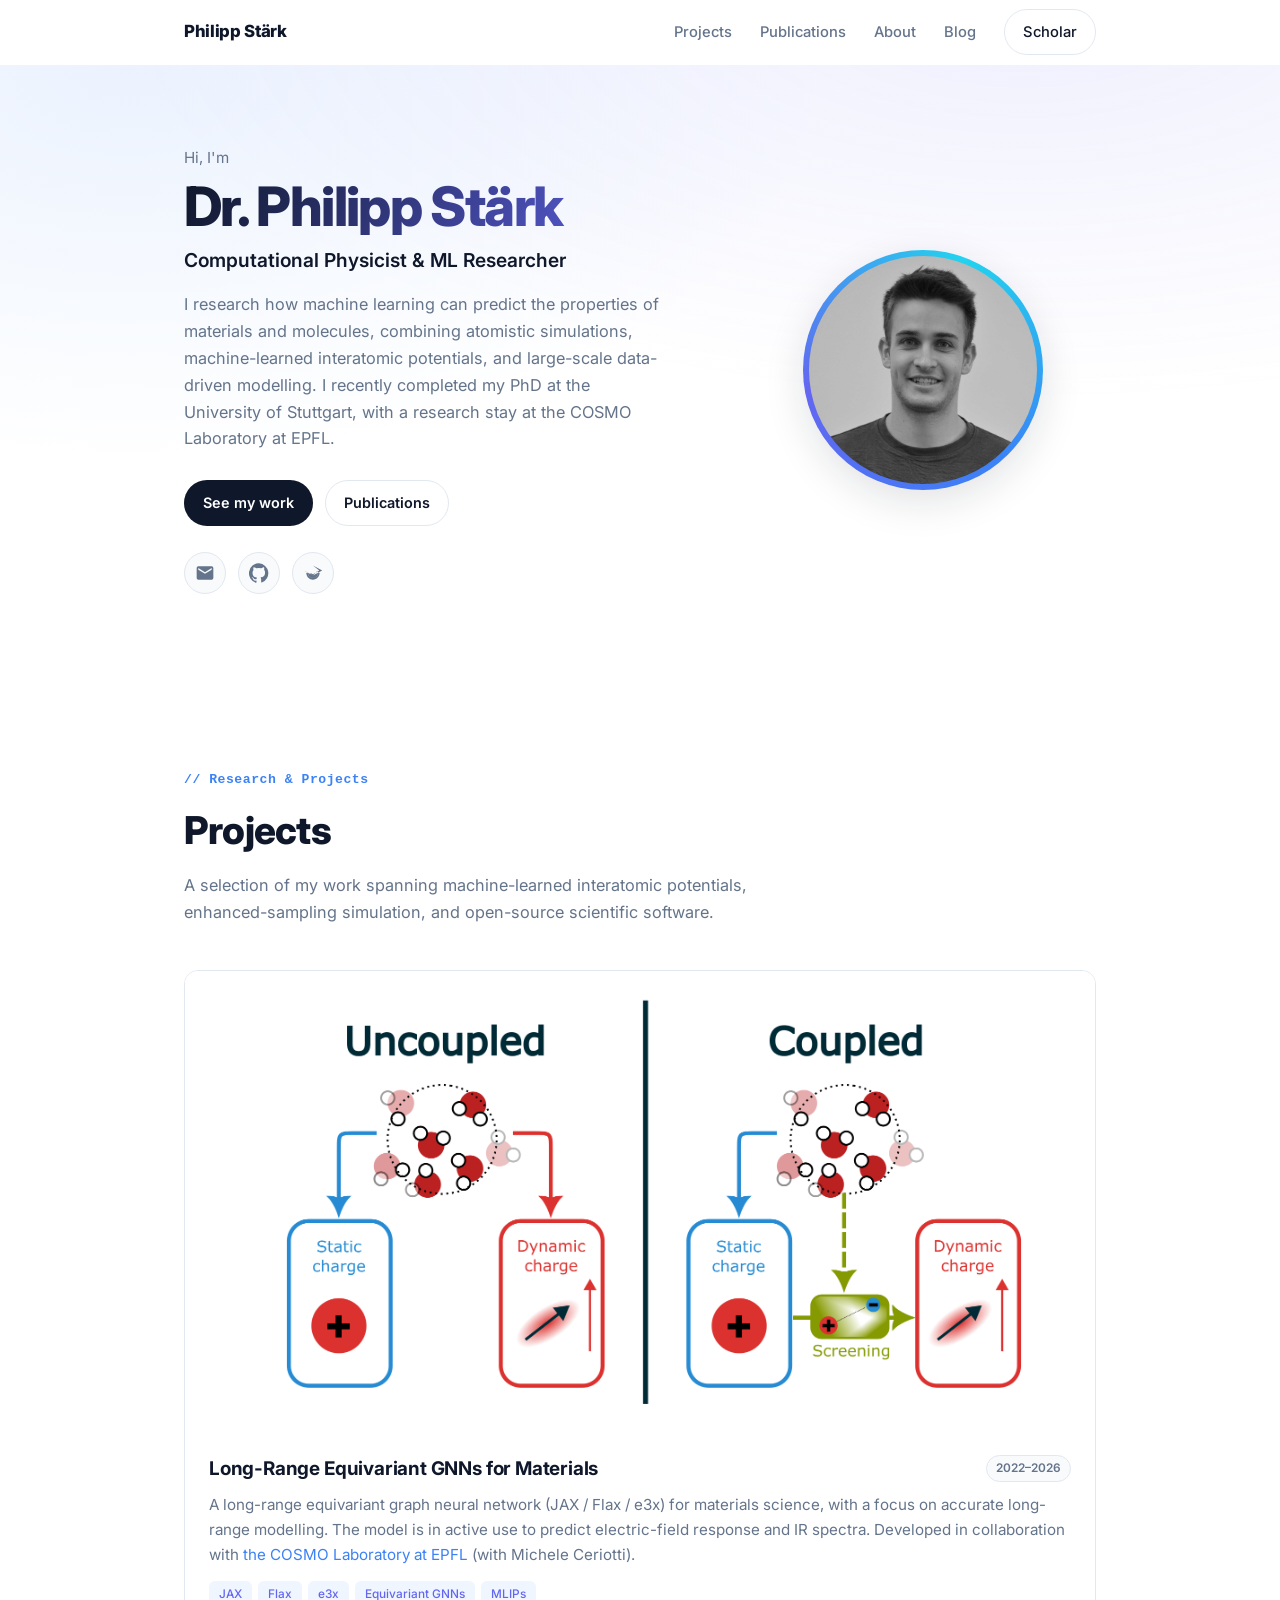
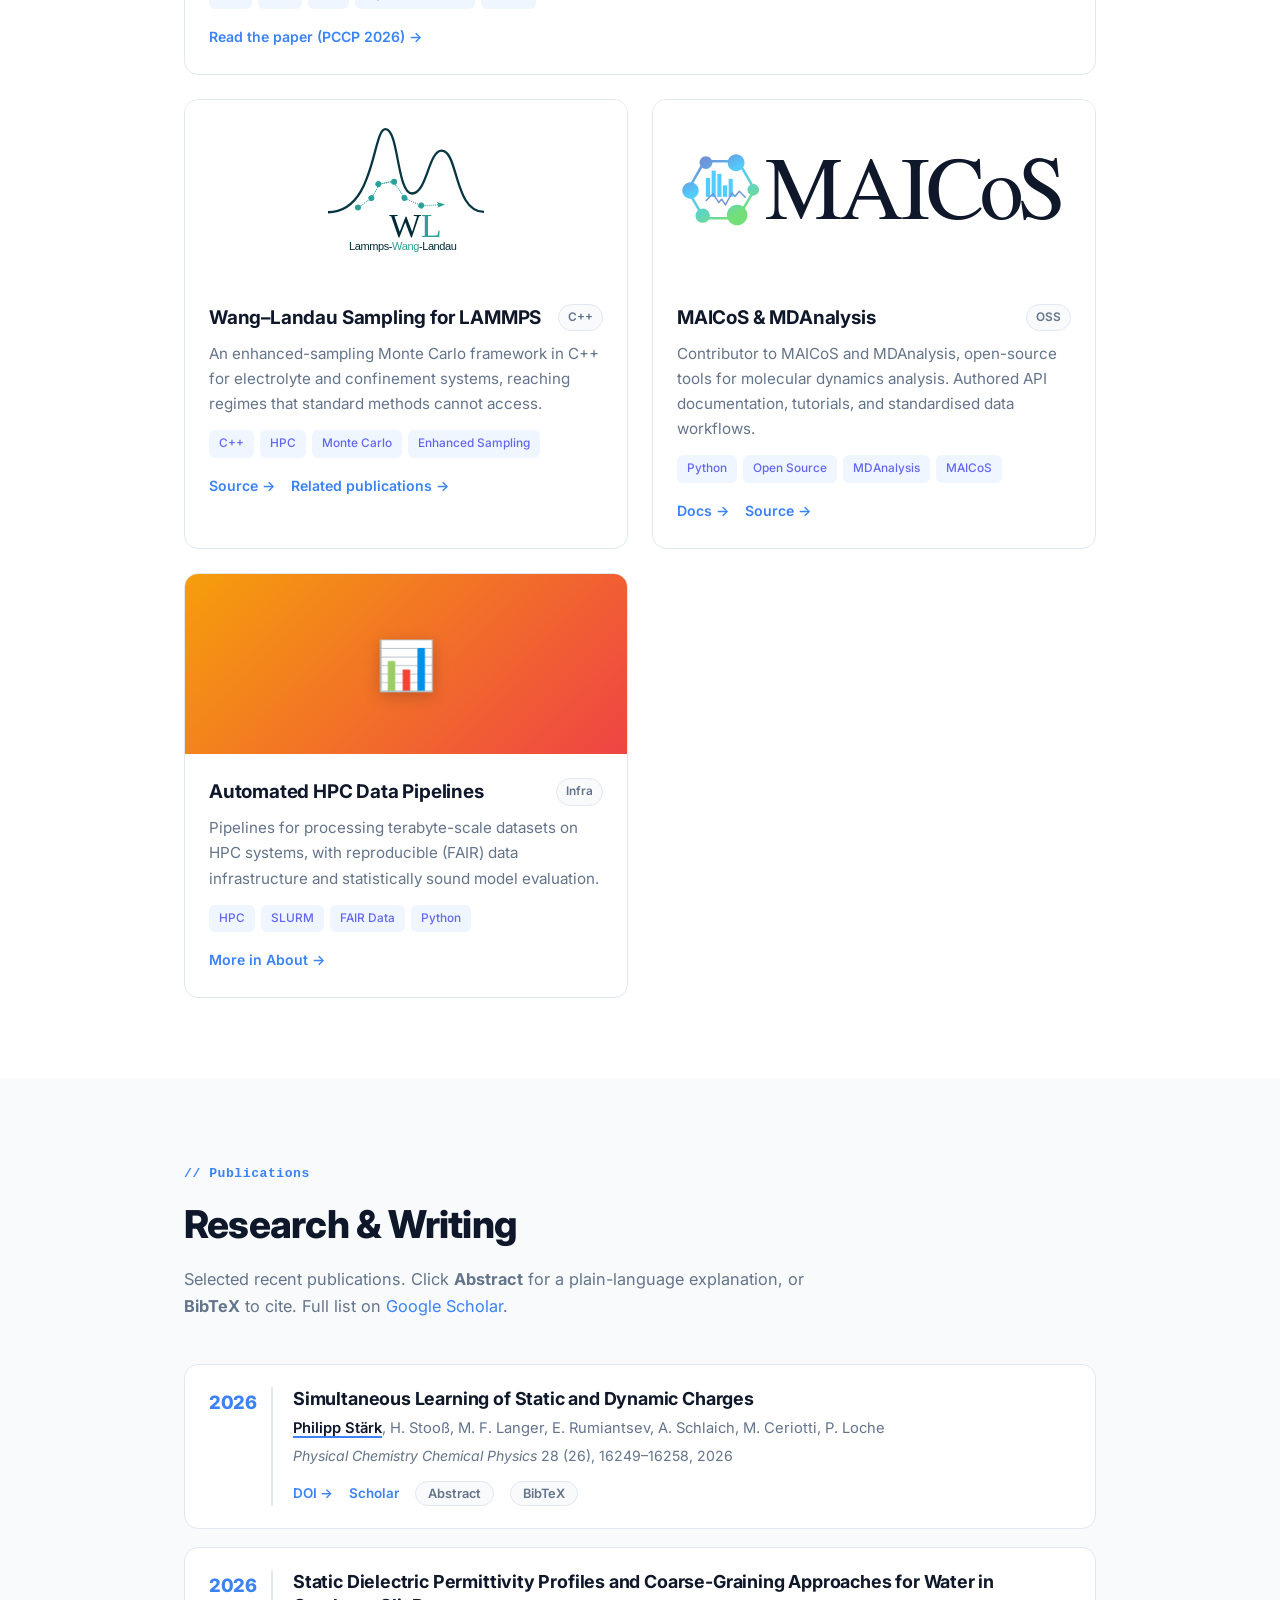
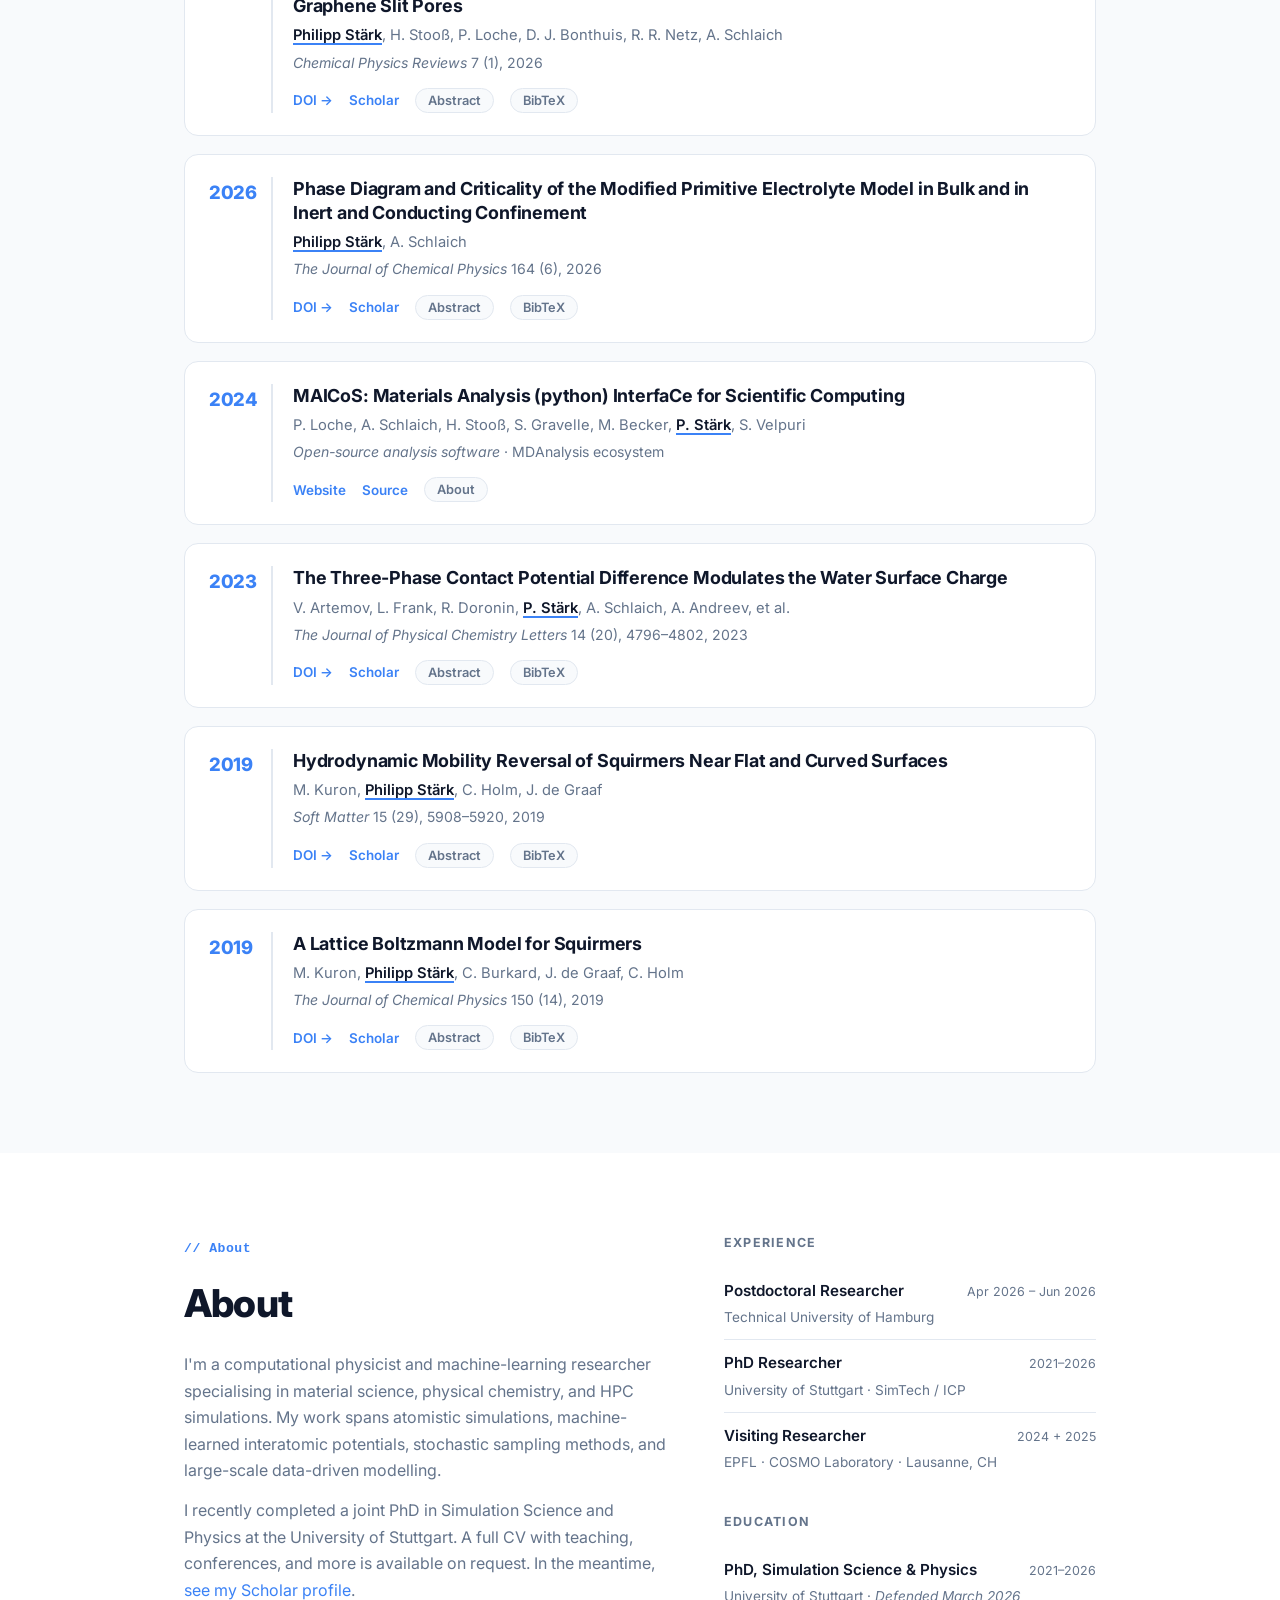
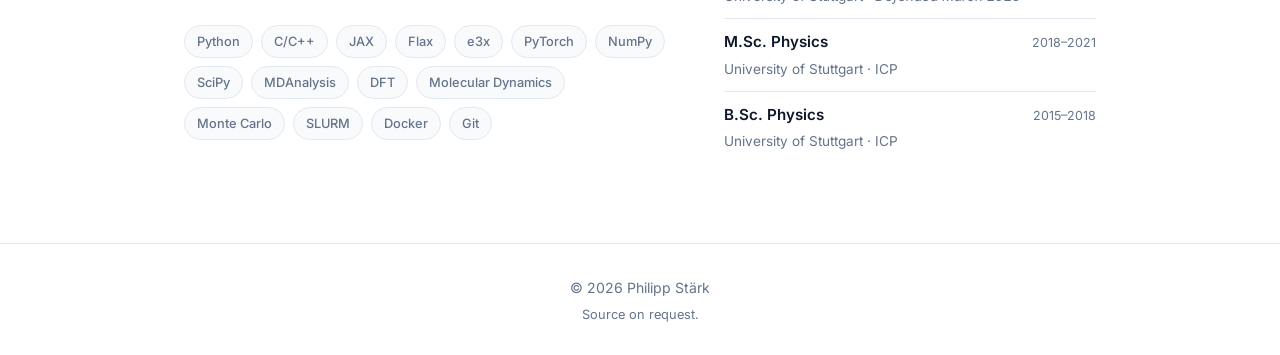
==== commit 0a77db5e: "Add blog section: migrate 'Simulating Stuff' posts from old site Two posts (numerical integration + " ====
--- a/index.html
+++ b/index.html
@@ -19,6 +19,7 @@
         <a href="#projects">Projects</a>
         <a href="#publications">Publications</a>
         <a href="#about">About</a>
+        <a href="blog/">Blog</a>
         <!-- TODO: host your CV PDF (e.g. cv.pdf) and point this to it -->
         <a href="https://scholar.google.com/citations?user=xMfxQa4AAAAJ&hl=en" target="_blank" rel="noopener" class="btn-ghost">Scholar</a>
       </nav>
--- a/styles.css
+++ b/styles.css
@@ -117,6 +117,11 @@
   color: var(--text);
 }
 
+.nav-links > a.active {
+  color: var(--text);
+  font-weight: 600;
+}
+
 .nav-toggle {
   display: none;
   flex-direction: column;
@@ -824,3 +829,159 @@
     print-color-adjust: exact;
   }
 }
+
+/* ============ BLOG ============ */
+.post-container {
+  max-width: 720px;
+  margin: 56px auto 80px;
+  padding: 0 24px;
+}
+
+.post-back {
+  display: inline-block;
+  margin-bottom: 24px;
+  font-size: 0.88rem;
+  font-weight: 600;
+  color: var(--text-muted);
+}
+
+.post-back:hover {
+  color: var(--accent);
+}
+
+.post-header {
+  margin-bottom: 36px;
+}
+
+.post-header h1 {
+  font-size: clamp(1.7rem, 4vw, 2.3rem);
+  font-weight: 800;
+  letter-spacing: -0.02em;
+  line-height: 1.2;
+}
+
+.post-meta {
+  color: var(--text-muted);
+  font-size: 0.9rem;
+  margin-top: 8px;
+}
+
+.post {
+  font-size: 1.05rem;
+  line-height: 1.75;
+  color: #1f2937;
+}
+
+.post p {
+  margin-bottom: 1.3em;
+}
+
+.post h2 {
+  font-size: 1.4rem;
+  font-weight: 700;
+  margin: 1.9em 0 0.7em;
+  letter-spacing: -0.01em;
+}
+
+.post h3 {
+  font-size: 1.15rem;
+  font-weight: 700;
+  margin: 1.6em 0 0.6em;
+}
+
+.post a {
+  color: var(--accent);
+}
+
+.post code {
+  font-family: "SFMono-Regular", Consolas, monospace;
+  font-size: 0.88em;
+  background: var(--bg-alt);
+  padding: 2px 6px;
+  border-radius: 4px;
+  border: 1px solid var(--border);
+}
+
+.post pre {
+  background: #1e293b;
+  color: #e2e8f0;
+  padding: 16px 18px;
+  border-radius: 10px;
+  overflow-x: auto;
+  margin: 1.3em 0;
+  line-height: 1.5;
+}
+
+.post pre code {
+  background: none;
+  border: none;
+  color: inherit;
+  padding: 0;
+  font-size: 0.85rem;
+}
+
+.post figure {
+  margin: 2em 0;
+  text-align: center;
+}
+
+.post figure img {
+  max-width: 100%;
+  height: auto;
+  border-radius: 8px;
+  border: 1px solid var(--border);
+}
+
+.post figcaption {
+  font-size: 0.85rem;
+  color: var(--text-muted);
+  margin-top: 10px;
+  line-height: 1.5;
+}
+
+.post figcaption a {
+  color: var(--accent);
+}
+
+.post mjx-container[display="true"] {
+  overflow-x: auto;
+  overflow-y: hidden;
+  padding: 2px 0;
+}
+
+/* Blog listing */
+.blog-list {
+  max-width: 720px;
+}
+
+.blog-card {
+  display: block;
+  border: 1px solid var(--border);
+  border-radius: 12px;
+  padding: 24px 26px;
+  margin-bottom: 18px;
+  transition: border-color 0.18s ease, box-shadow 0.18s ease;
+  color: inherit;
+}
+
+.blog-card:hover {
+  border-color: var(--accent);
+  box-shadow: var(--shadow-sm);
+}
+
+.blog-card .blog-date {
+  font-size: 0.8rem;
+  color: var(--text-muted);
+}
+
+.blog-card h3 {
+  font-size: 1.2rem;
+  font-weight: 700;
+  margin-top: 6px;
+}
+
+.blog-card p {
+  color: var(--text-muted);
+  margin-top: 8px;
+  font-size: 0.95rem;
+}
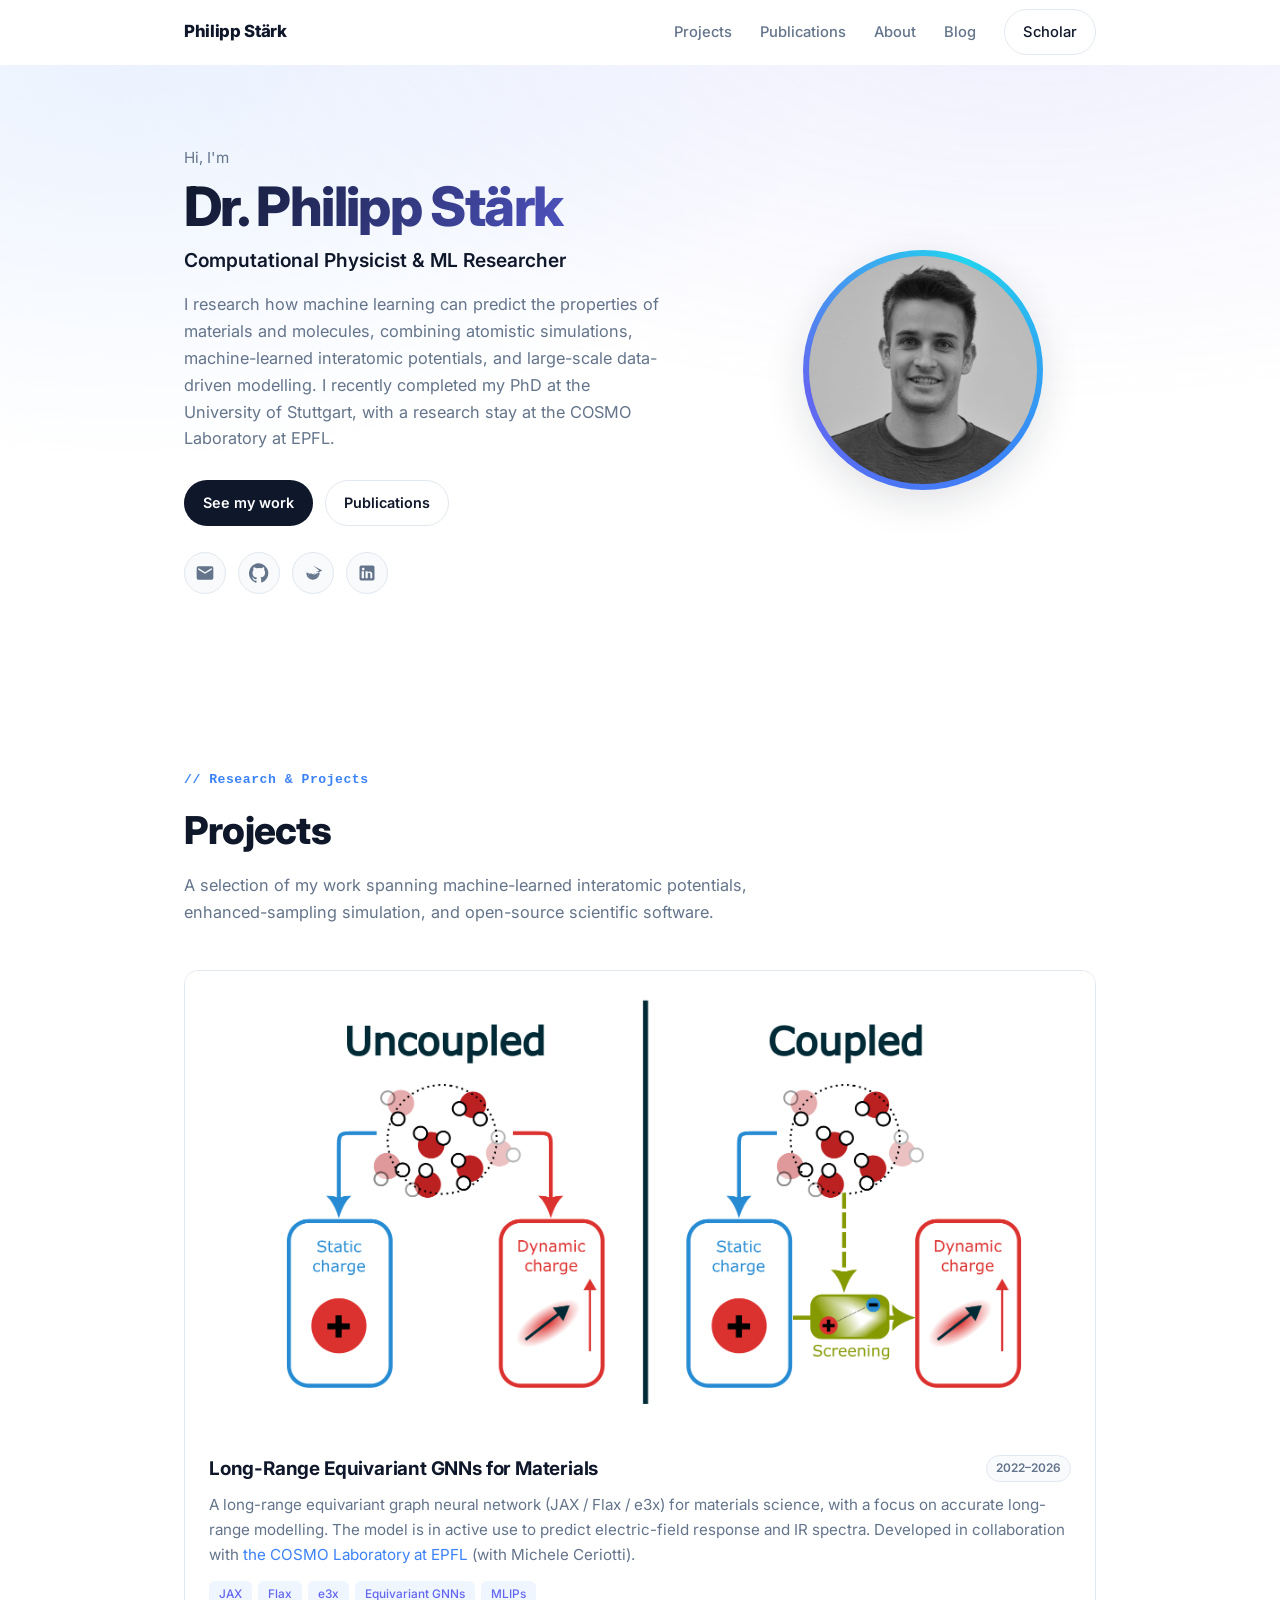
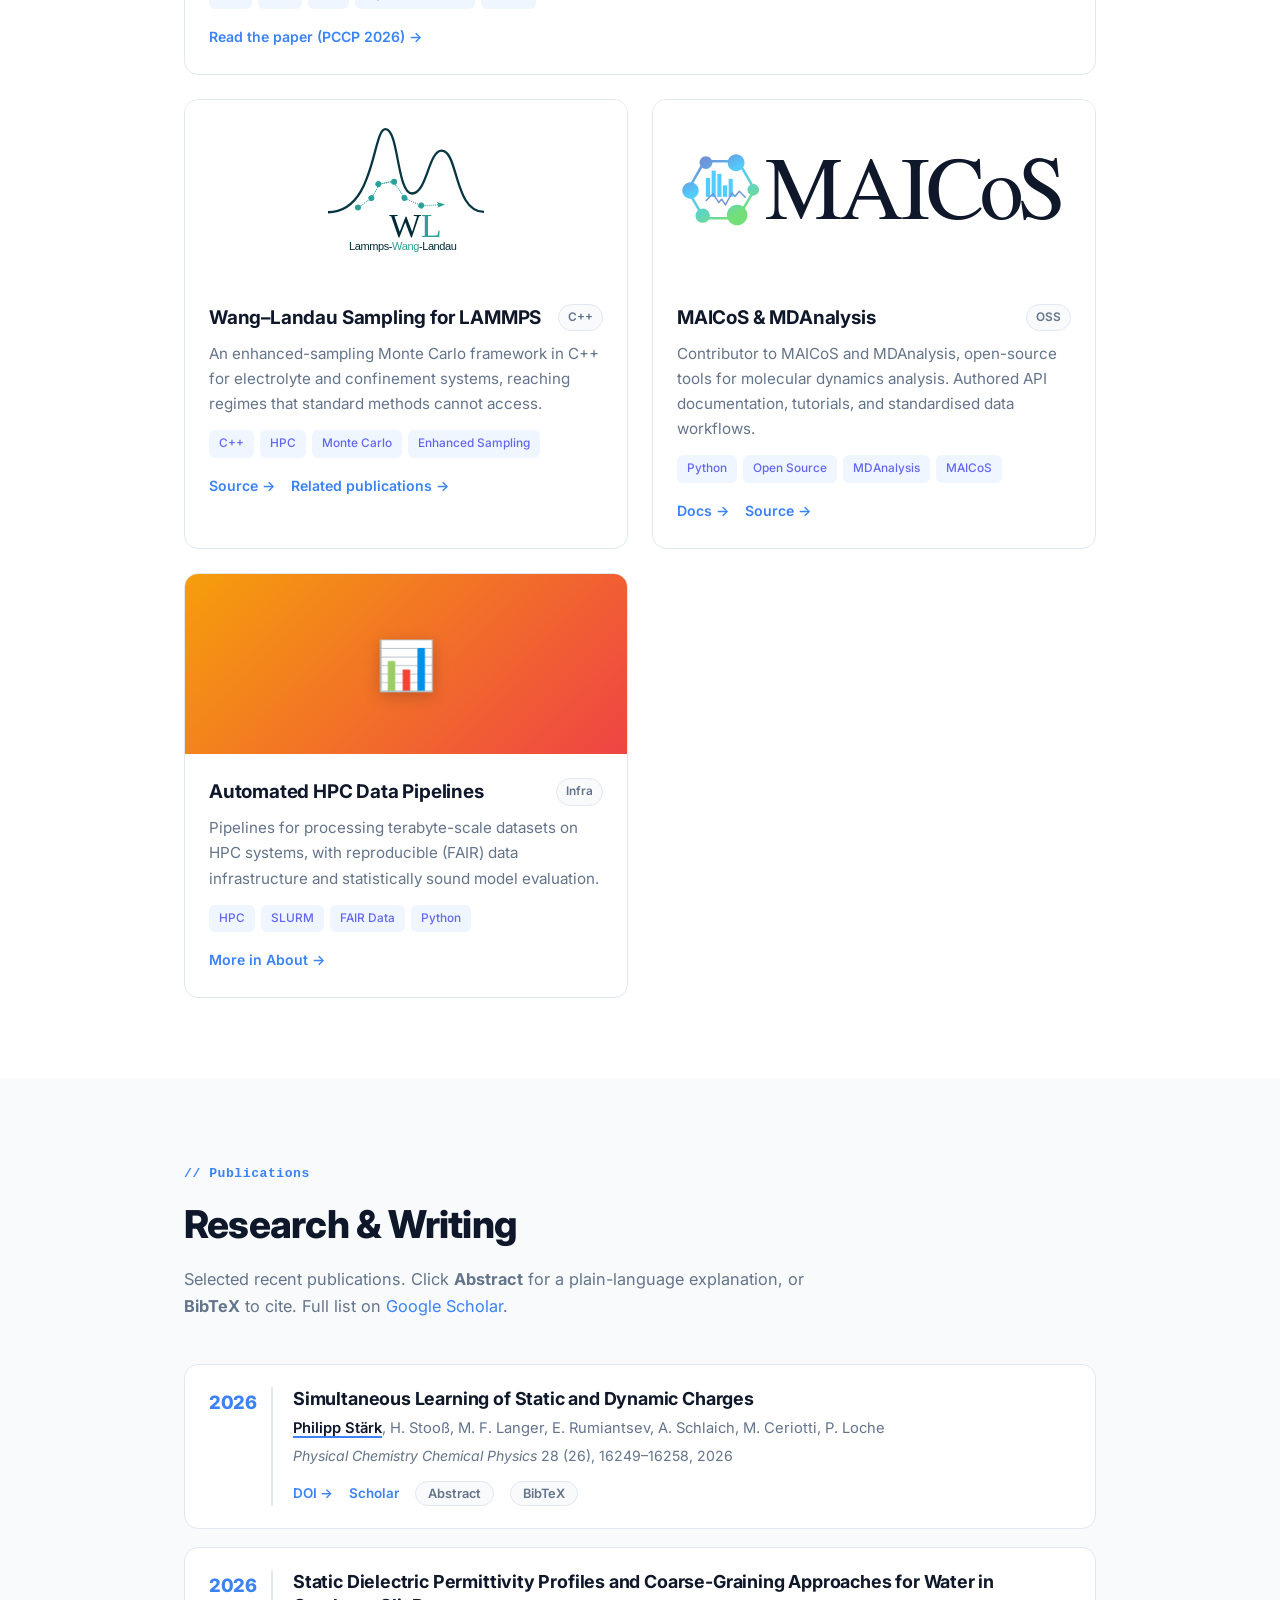
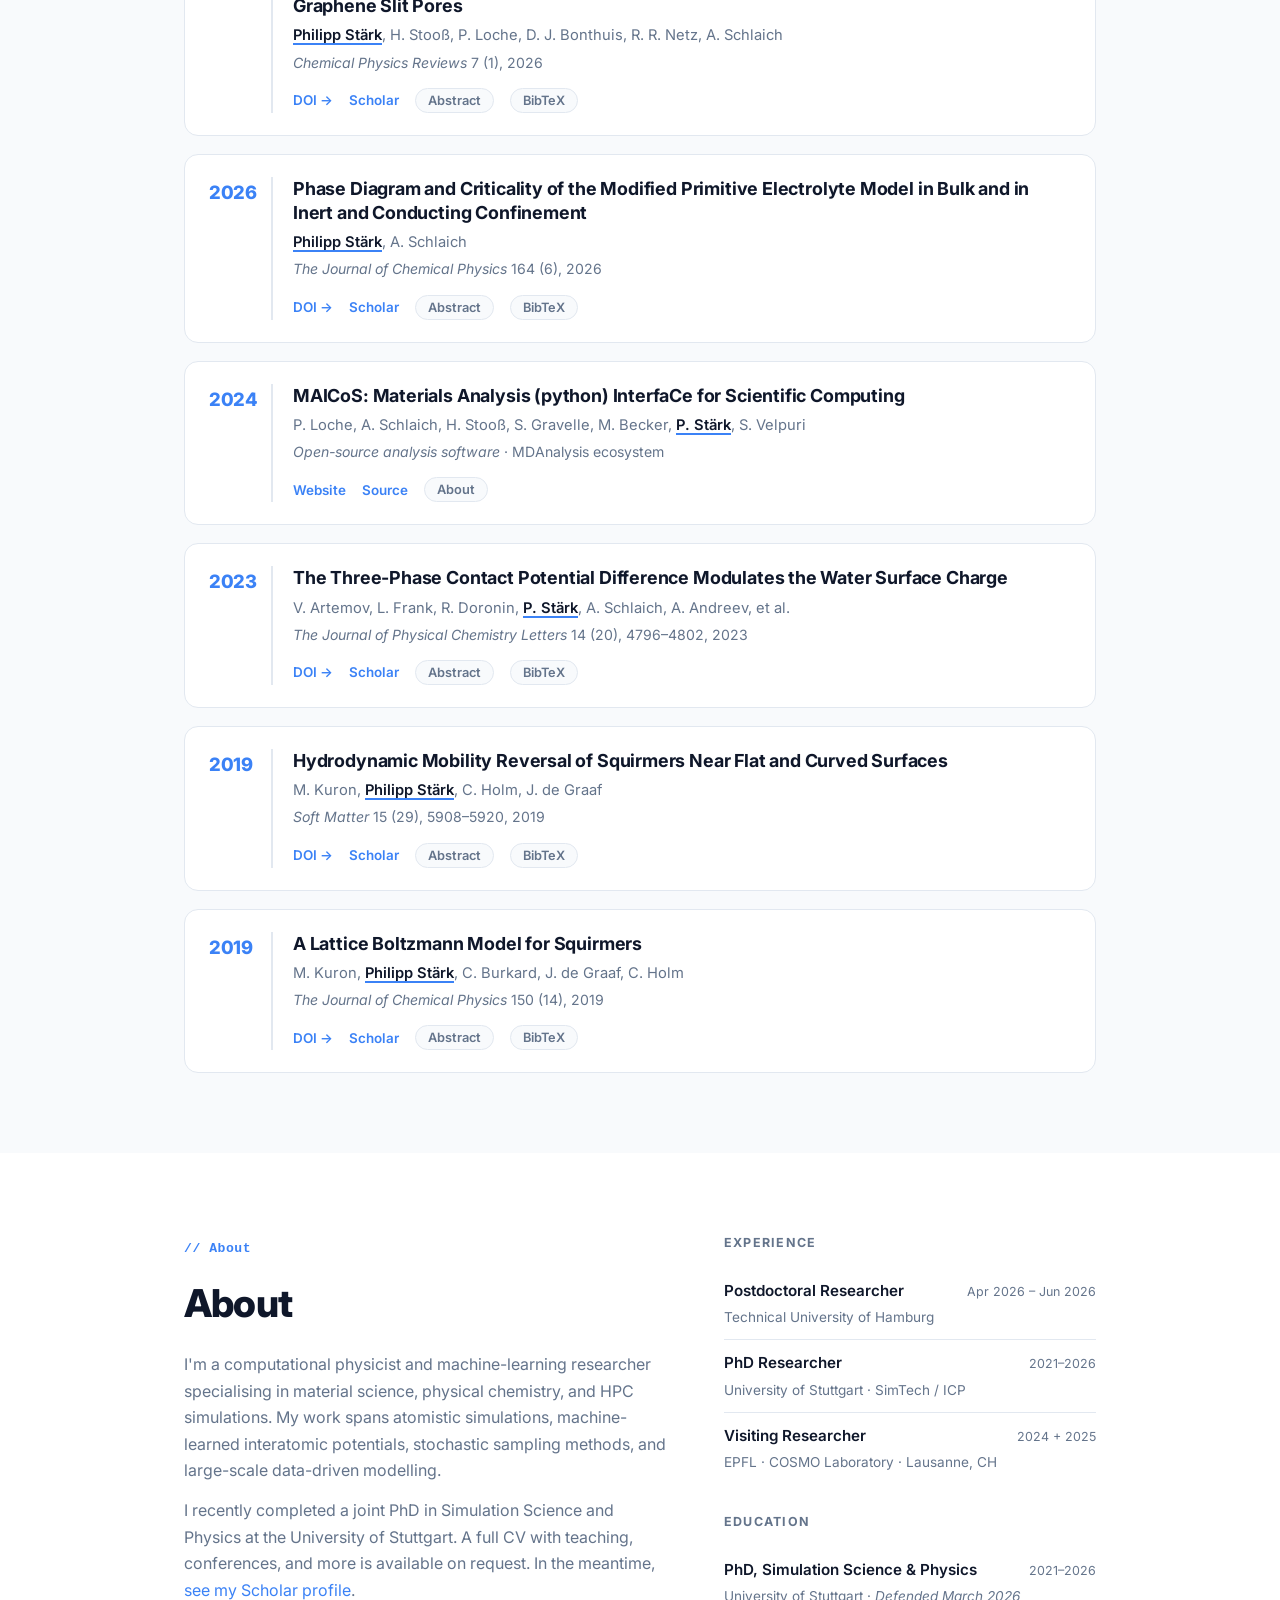
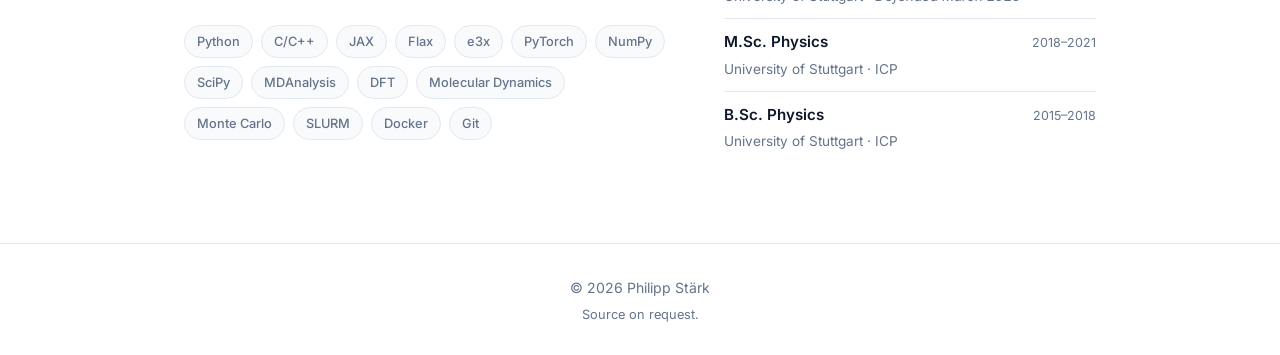
==== commit 77340055: ""Popular" summaries of the papers." ====
--- a/index.html
+++ b/index.html
@@ -58,11 +58,9 @@
             <a href="https://scholar.google.com/citations?user=xMfxQa4AAAAJ&hl=en" target="_blank" rel="noopener" title="Google Scholar">
               <svg viewBox="0 0 24 24" class="icon"><path d="M12 3 1 9l4.8 2.9A6 6 0 0 0 12 18a6 6 0 0 0 6.2-6.1l1.8-.1c0 4.4-3.6 8.2-8 8.2s-8-3.6-8-8h2a6 6 0 0 0 6 6 6 6 0 0 0 6-6c0-1.2-.4-2-1.2-2L12 15 1 9l11-6 11 6-11 6-3-1.6V12l3 1.6L19.5 9 12 3Z"/></svg>
             </a>
-            <!-- TODO: add your LinkedIn URL once you have one
-            <a href="https://linkedin.com/in/..." target="_blank" rel="noopener" title="LinkedIn">
+            <a href="https://www.linkedin.com/in/dr-philipp-st%C3%A4rk-484b482a8/" target="_blank" rel="noopener" title="LinkedIn">
               <svg viewBox="0 0 24 24" class="icon"><path d="M19 3a2 2 0 0 1 2 2v14a2 2 0 0 1-2 2H5a2 2 0 0 1-2-2V5a2 2 0 0 1 2-2h14ZM8.3 18.3V10H5.6v8.3h2.7ZM7 8.8a1.6 1.6 0 1 0 0-3.1 1.6 1.6 0 0 0 0 3.1Zm11.3 9.5v-4.5c0-2.4-1.3-3.5-3-3.5a2.6 2.6 0 0 0-2.4 1.3V10h-2.7v8.3h2.7v-4.4c0-1.2.2-2.3 1.7-2.3s1.4 1.3 1.4 2.4v4.3h2.7Z"/></svg>
             </a>
-            -->
           </div>
         </div>
         <div class="hero-art">
@@ -213,13 +211,12 @@
               </div>
               <p class="pub-detail" data-detail="abstract">
                 Long-range interactions and electric response are essential for
-                accurate modeling of condensed-phase systems, but capturing them
-                efficiently remains a challenge for atomistic machine learning.
-                This work introduces a machine-learning framework that jointly
+                accurate modeling in the context of material science, but capturing them
+                efficiently remains a challenge in the relatively young field of atomistic machine learning.
+                In this work, we introduced a machine-learning framework that jointly
                 predicts static and dynamic (response) charge distributions,
                 enabling accurate modelling of electric-field response and IR
                 spectra.
-                <!-- TODO: feel free to expand this plain-language summary -->
               </p>
               <pre class="pub-detail bibtex" data-detail="bibtex">@article{stark2026charges,
   title   = {Simultaneous Learning of Static and Dynamic Charges},
@@ -247,10 +244,9 @@
                 <button class="toggle-btn" data-toggle="abstract">Abstract</button>
                 <button class="toggle-btn" data-toggle="bibtex">BibTeX</button>
               </div>
-              <!-- TODO: replace this placeholder with a plain-language explanation -->
-              <p class="pub-detail" data-detail="abstract">
-                <em>(Plain-language summary coming soon. Add your explanation
-                of what this paper does and why it matters here.)</em>
+
+              <p class="pub-detail" data-detail="abstract">
+              Exactly how the polarization of fluids inside of pores changes once a field is applied is surprisingly complex if one looks closely. This problem is not merely academic but very important for batteries, capacitors and in electrocatalysis. Not only does the response of the fluid depend on how close to a surface you are, it also depends on the direction one is looking. There is a well-formed framework to accurately understand what is happening, which are called dielectric profiles. However, due to the complexity of the theory, there was a need of a thorough review article that not only derives the formalism again, but also explains how the theory can be applied to predict and understand experimental results.
               </p>
               <pre class="pub-detail bibtex" data-detail="bibtex">@article{stark2026permittivity,
   title   = {Static Dielectric Permittivity Profiles and Coarse-Graining Approaches for Water in Graphene Slit Pores},
@@ -277,10 +273,8 @@
                 <button class="toggle-btn" data-toggle="abstract">Abstract</button>
                 <button class="toggle-btn" data-toggle="bibtex">BibTeX</button>
               </div>
-              <!-- TODO: replace this placeholder with a plain-language explanation -->
-              <p class="pub-detail" data-detail="abstract">
-                <em>(Plain-language summary coming soon. Add your explanation
-                of what this paper does and why it matters here.)</em>
+              <p class="pub-detail" data-detail="abstract">
+              Fluids can be in a peculiar state, where they are equally likely to be found in a dense, liquid phase and simultaneously in a dilute, gas phase (think droplets in a cloud). The only thing which determines if one phase or the other will be found is, more or less, chance. Interestingly, this behavior of fluid changes drastically if it is restricted to a small region, e.g. within a pore, such as in batteries. Understanding these systems is thus also very important if we want to build better batteries, capacitors or catalysts. Another exciting possibility would be to use this change in phases to store thermal energy in what is known as phase change materials. In this work I showcased my Wang-Landau algorithm implementation for a simple model system, called the "mRPM", which is a good model for an electrolyte as one would find in a capacitor or battery. We showed how the method allows for consistent predictions of the entire phase diagram of the fluid for a "free liquid" (bulk) and within confinement. One super interesting thing we found was that for very small pores, the liquid suddenly does not show this phase transition anymore.
               </p>
               <pre class="pub-detail bibtex" data-detail="bibtex">@article{stark2026phase,
   title   = {Phase Diagram and Criticality of the Modified Primitive Electrolyte Model in Bulk and in Inert and Conducting Confinement},
@@ -329,10 +323,8 @@
                 <button class="toggle-btn" data-toggle="abstract">Abstract</button>
                 <button class="toggle-btn" data-toggle="bibtex">BibTeX</button>
               </div>
-              <!-- TODO: replace this placeholder with a plain-language explanation -->
-              <p class="pub-detail" data-detail="abstract">
-                <em>(Plain-language summary coming soon. Add your explanation
-                of what this paper does and why it matters here.)</em>
+              <p class="pub-detail" data-detail="abstract">
+              The experimental group of Prof. Artemov measured something very interesting: tiny water droplets have quite different charges depending on pH and the type of material that the water is pushed out of. In particular they looked at Kapton ("likes water") and PTFE ("does not like water") channels and found remarkably different behavior between the two in the charges. In this study, I came up with a description of the polymeric surfaces and performed simulations of atomistic water with a particular focus on Oxonium and Hydroxide (the two most common charge carrying "forms of water"). Indeed we found that the behavior observed in experiments can be qualitatively predicted by these simulations, as the two polymer types attract and repel the two ions to quite different degrees.
               </p>
               <pre class="pub-detail bibtex" data-detail="bibtex">@article{artemov2023contact,
   title   = {The Three-Phase Contact Potential Difference Modulates the Water Surface Charge},
@@ -360,10 +352,8 @@
                 <button class="toggle-btn" data-toggle="abstract">Abstract</button>
                 <button class="toggle-btn" data-toggle="bibtex">BibTeX</button>
               </div>
-              <!-- TODO: replace this placeholder with a plain-language explanation -->
-              <p class="pub-detail" data-detail="abstract">
-                <em>(Plain-language summary coming soon. Add your explanation
-                of what this paper does and why it matters here.)</em>
+              <p class="pub-detail" data-detail="abstract">
+              During my Bachelor thesis, I implemented a model that allows to describe the hydrodynamic interactions of bacteria with walls. This is an interesting topic to research as one would very much like to understand how we can keep bacteria where we want them (for example in bio-reactors) and keep them away from parts where we do not want them. During testing, we stumbled upon a very interesting and previously not observed pattern of swimming: In certain conditions, the bacteria circled a cylindrical obstacle in the backwards direction, even though it kept swimming forwards. We then performed extensive and large-scale parameter studies, finding out exactly which parameters resulted in this sort of peculiar behavior, which resulted in the bacterium getting stuck and for which parameters it kept on swimming forwards.
               </p>
               <pre class="pub-detail bibtex" data-detail="bibtex">@article{kuron2019mobility,
   title   = {Hydrodynamic Mobility Reversal of Squirmers Near Flat and Curved Surfaces},
@@ -391,10 +381,8 @@
                 <button class="toggle-btn" data-toggle="abstract">Abstract</button>
                 <button class="toggle-btn" data-toggle="bibtex">BibTeX</button>
               </div>
-              <!-- TODO: replace this placeholder with a plain-language explanation -->
-              <p class="pub-detail" data-detail="abstract">
-                <em>(Plain-language summary coming soon. Add your explanation
-                of what this paper does and why it matters here.)</em>
+              <p class="pub-detail" data-detail="abstract">
+              Because they are so small, for bacteria water "feels quite different" than it does for humans. Building on work of a previous master student, my Bachelor thesis was on the implementation of a bacterium-obstacle interactions model within the fluid dynamics solver framework called Lattice Boltzmann. The resulting versatile model of the hydrodynamics of swimming bacteria was summarized in this publication.
               </p>
               <pre class="pub-detail bibtex" data-detail="bibtex">@article{kuron2019lattice,
   title   = {A Lattice Boltzmann Model for Squirmers},
